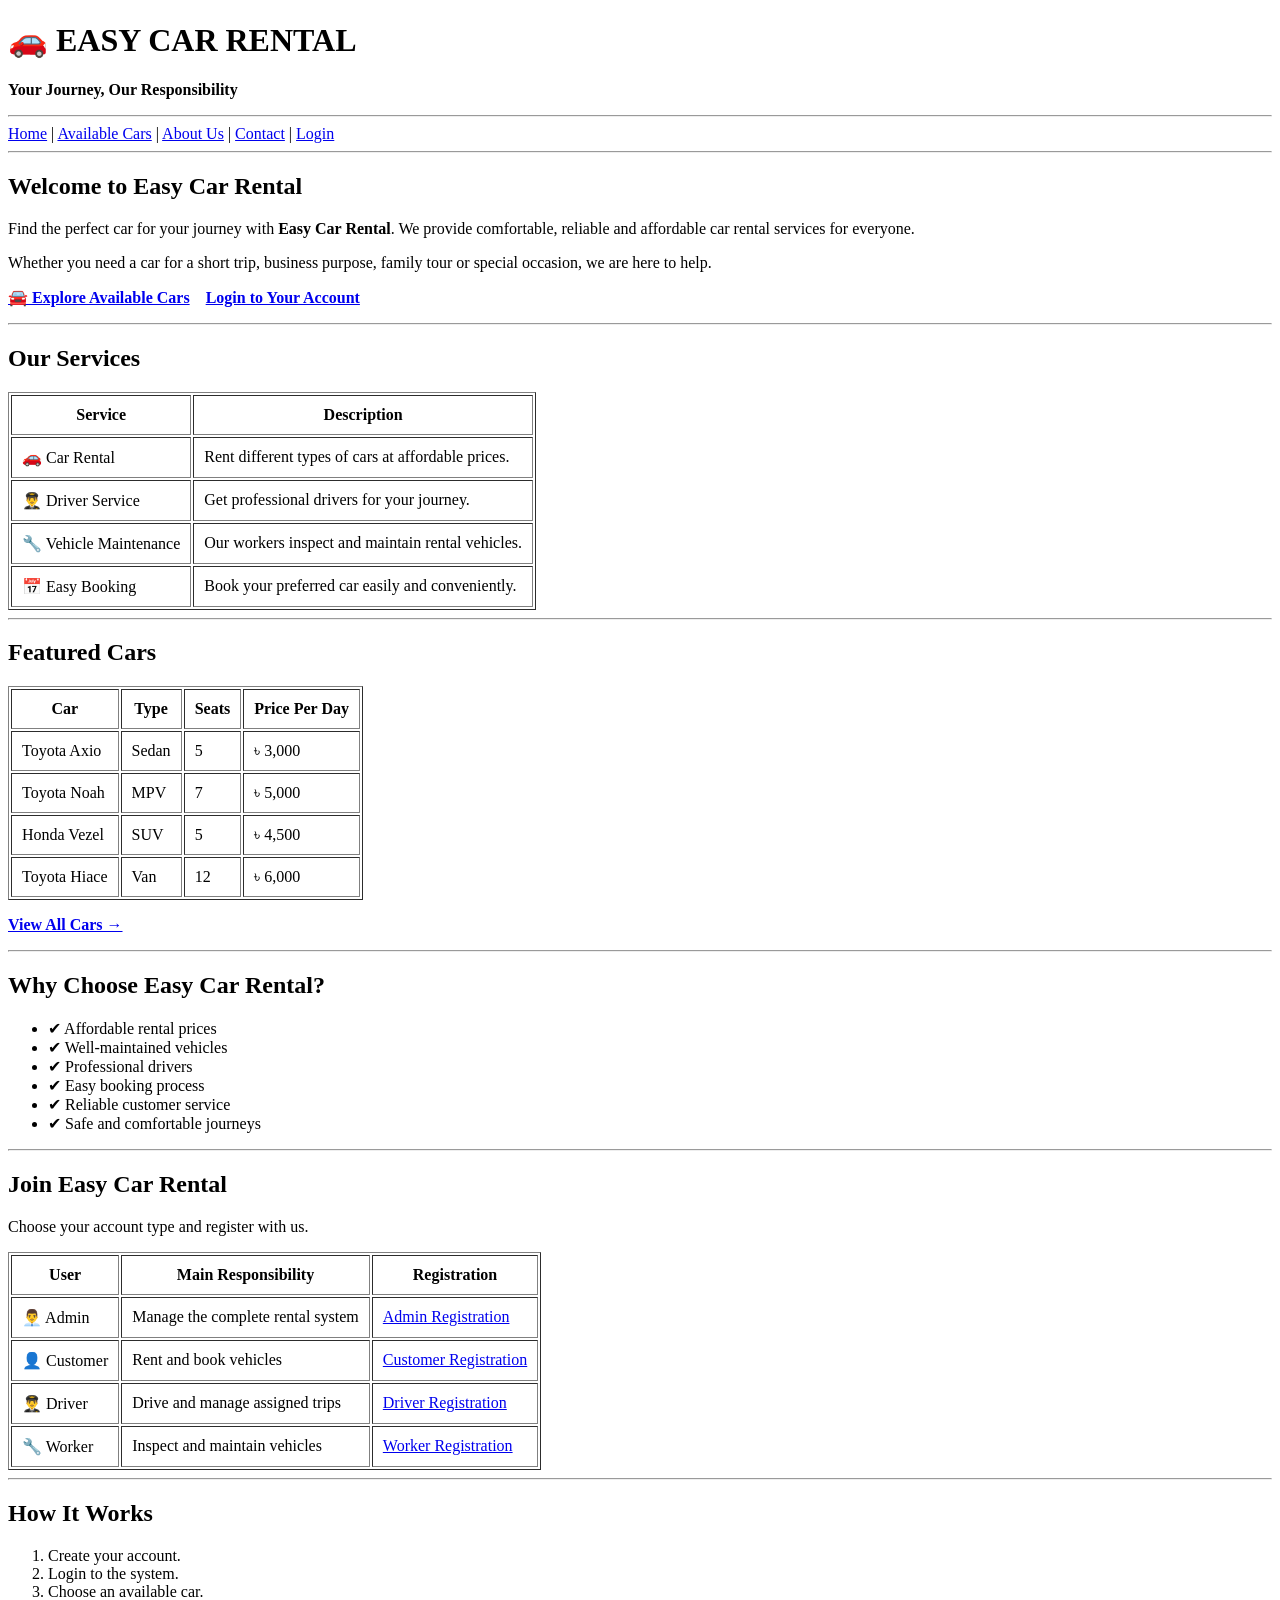
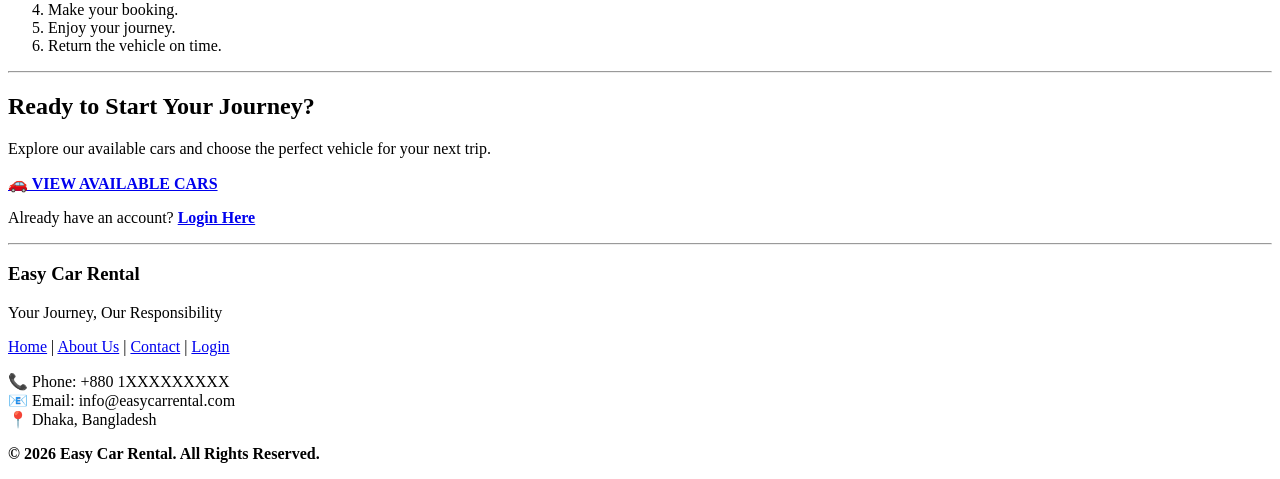
==== index.html @ 6cd71e89 "Fix HTML encoding issues in index.html" ====
<!DOCTYPE html>
<html>
    <head>
    <title>Easy Car Rental - Home</title>
</head>
<body>
<header>
    <h1> 🚗 EASY CAR RENTAL</h1>
    <p><b>Your Journey, Our Responsibility</b></p>

    <hr>

    <nav>
        <a href="index.html">Home</a> |
        <a href="cars.html">Available Cars</a> |
        <a href="about.html">About Us</a> |
        <a href="contact.html">Contact</a> |
        <a href="login.html">Login</a>
    </nav>

    <hr>
</header>



<main>

    <section>
        <h2>Welcome to Easy Car Rental</h2>

        <p>
            Find the perfect car for your journey with
            <b>Easy Car Rental</b>.
            We provide comfortable, reliable and affordable
            car rental services for everyone.
        </p>

        <p>
            Whether you need a car for a short trip,
            business purpose, family tour or special occasion,
            we are here to help.
        </p>

        <p>
            <a href="cars.html"><b>🚘 Explore Available Cars</b></a>
            &nbsp;&nbsp;
            <a href="login.html"><b>Login to Your Account</b></a>
        </p>
    </section>

    <hr>


   
    <section>
        <h2>Our Services</h2>

        <table border="1" cellpadding="10">
            <tr>
                <th>Service</th>
                <th>Description</th>
            </tr>

            <tr>
                <td>🚗 Car Rental</td>
                <td>Rent different types of cars at affordable prices.</td>
            </tr>

            <tr>
                <td>👨‍✈️ Driver Service</td>
                <td>Get professional drivers for your journey.</td>
            </tr>

            <tr>
                <td>🔧 Vehicle Maintenance</td>
                <td>Our workers inspect and maintain rental vehicles.</td>
            </tr>

            <tr>
                <td>📅 Easy Booking</td>
                <td>Book your preferred car easily and conveniently.</td>
            </tr>
        </table>
    </section>

    <hr>


    
    <section>
        <h2>Featured Cars</h2>

        <table border="1" cellpadding="10">

            <tr>
                <th>Car</th>
                <th>Type</th>
                <th>Seats</th>
                <th>Price Per Day</th>
            </tr>

            <tr>
                <td>Toyota Axio</td>
                <td>Sedan</td>
                <td>5</td>
                <td>৳ 3,000</td>
            </tr>

            <tr>
                <td>Toyota Noah</td>
                <td>MPV</td>
                <td>7</td>
                <td>৳ 5,000</td>
            </tr>

            <tr>
                <td>Honda Vezel</td>
                <td>SUV</td>
                <td>5</td>
                <td>৳ 4,500</td>
            </tr>

            <tr>
                <td>Toyota Hiace</td>
                <td>Van</td>
                <td>12</td>
                <td>৳ 6,000</td>
            </tr>

        </table>

        <p>
            <a href="cars.html"><b>View All Cars →</b></a>
        </p>
    </section>

    <hr>


    
    <section>
        <h2>Why Choose Easy Car Rental?</h2>

        <ul>
            <li>✔ Affordable rental prices</li>
            <li>✔ Well-maintained vehicles</li>
            <li>✔ Professional drivers</li>
            <li>✔ Easy booking process</li>
            <li>✔ Reliable customer service</li>
            <li>✔ Safe and comfortable journeys</li>
        </ul>
    </section>

    <hr>


    
    <section>
        <h2>Join Easy Car Rental</h2>

        <p>
            Choose your account type and register with us.
        </p>

        <table border="1" cellpadding="10">

            <tr>
                <th>User</th>
                <th>Main Responsibility</th>
                <th>Registration</th>
            </tr>

            <tr>
                <td>👨‍💼 Admin</td>
                <td>Manage the complete rental system</td>
                <td>
                    <a href="admin-register.html">Admin Registration</a>
                </td>
            </tr>

            <tr>
                <td>👤 Customer</td>
                <td>Rent and book vehicles</td>
                <td>
                    <a href="customer-register.html">Customer Registration</a>
                </td>
            </tr>

            <tr>
                <td>👨‍✈️ Driver</td>
                <td>Drive and manage assigned trips</td>
                <td>
                    <a href="driver-register.html">Driver Registration</a>
                </td>
            </tr>

            <tr>
                <td>🔧 Worker</td>
                <td>Inspect and maintain vehicles</td>
                <td>
                    <a href="worker-register.html">Worker Registration</a>
                </td>
            </tr>

        </table>
    </section>

    <hr>


  
    <section>
        <h2>How It Works</h2>

        <ol>
            <li>Create your account.</li>
            <li>Login to the system.</li>
            <li>Choose an available car.</li>
            <li>Make your booking.</li>
            <li>Enjoy your journey.</li>
            <li>Return the vehicle on time.</li>
        </ol>
    </section>

    <hr>


   
    <section>
        <h2>Ready to Start Your Journey?</h2>

        <p>
            Explore our available cars and choose the perfect
            vehicle for your next trip.
        </p>

        <p>
            <a href="cars.html">
                <b>🚗 VIEW AVAILABLE CARS</b>
            </a>
        </p>

        <p>
            Already have an account?
            <a href="login.html"><b>Login Here</b></a>
        </p>
    </section>

</main>



<hr>

<footer>

    <h3>Easy Car Rental</h3>

    <p>
        Your Journey, Our Responsibility
    </p>

    <p>
        <a href="index.html">Home</a> |
        <a href="about.html">About Us</a> |
        <a href="contact.html">Contact</a> |
        <a href="login.html">Login</a>
    </p>

    <p>
        📞 Phone: +880 1XXXXXXXXX
        <br>
        📧 Email: info@easycarrental.com
        <br>
        📍 Dhaka, Bangladesh
    </p>

    <p>
        <b>© 2026 Easy Car Rental. All Rights Reserved.</b>
    </p>

</footer>

</body>
</html>
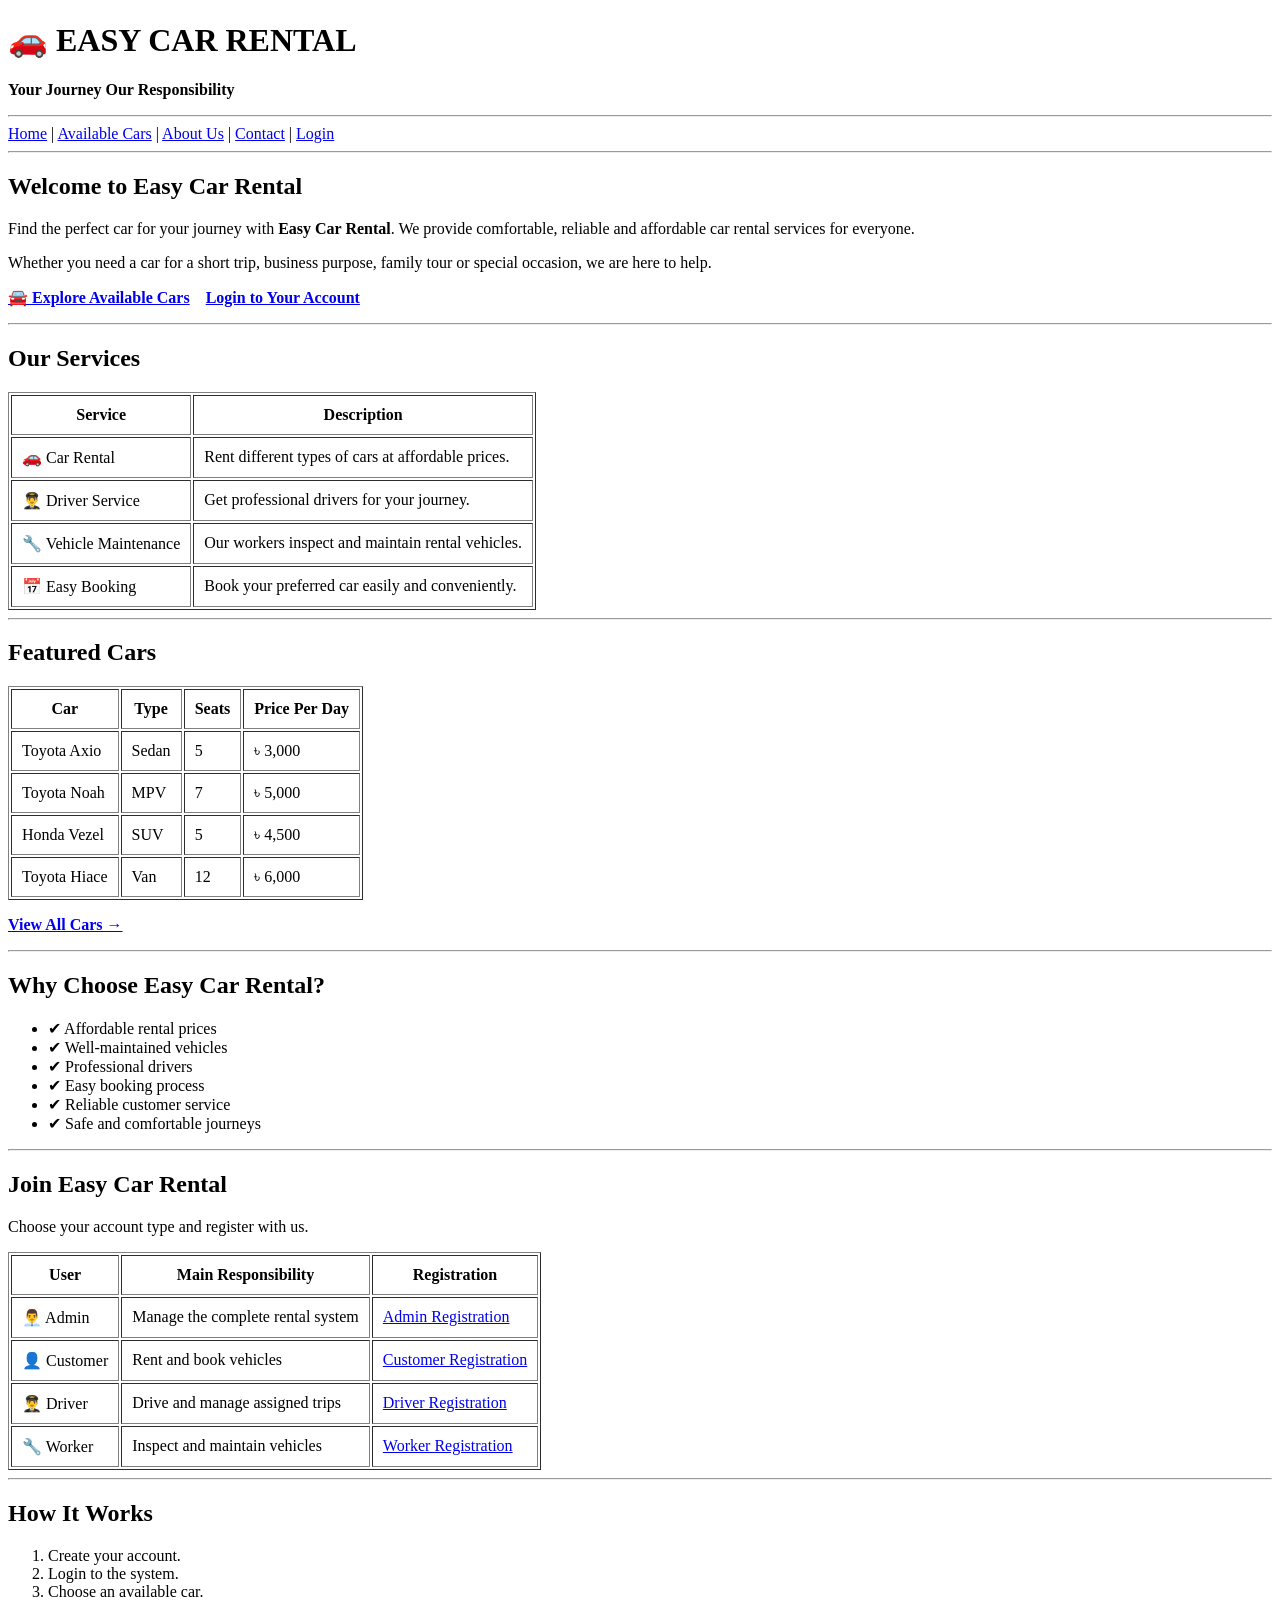
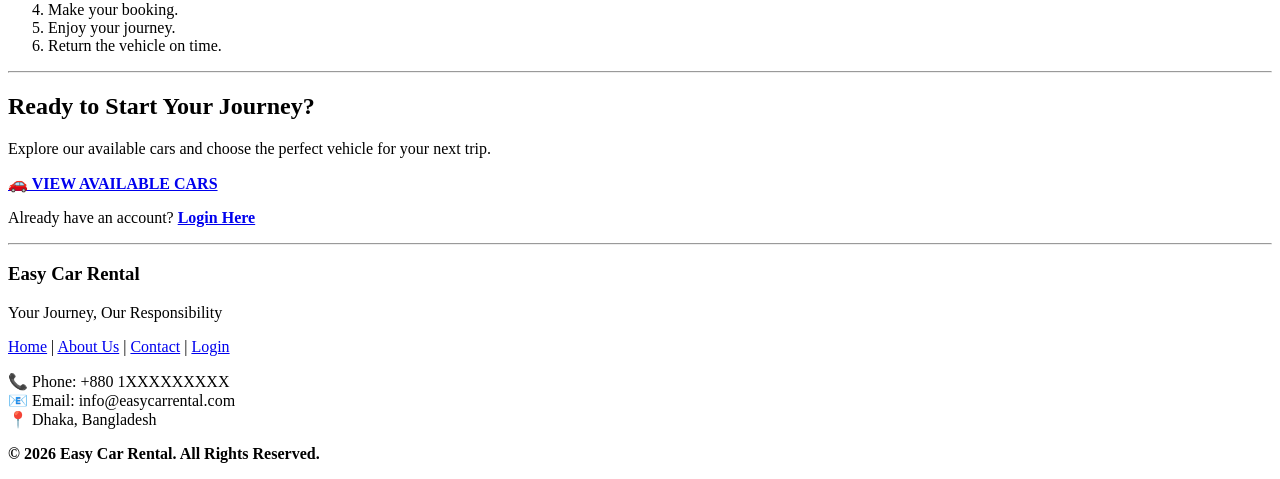
==== commit 646a2d1b: "Fix HTML formatting and structure" ====
--- a/index.html
+++ b/index.html
@@ -6,7 +6,7 @@
 <body>
 <header>
     <h1> 🚗 EASY CAR RENTAL</h1>
-    <p><b>Your Journey, Our Responsibility</b></p>
+    <p><b>Your Journey Our Responsibility</b></p>
 
     <hr>
 
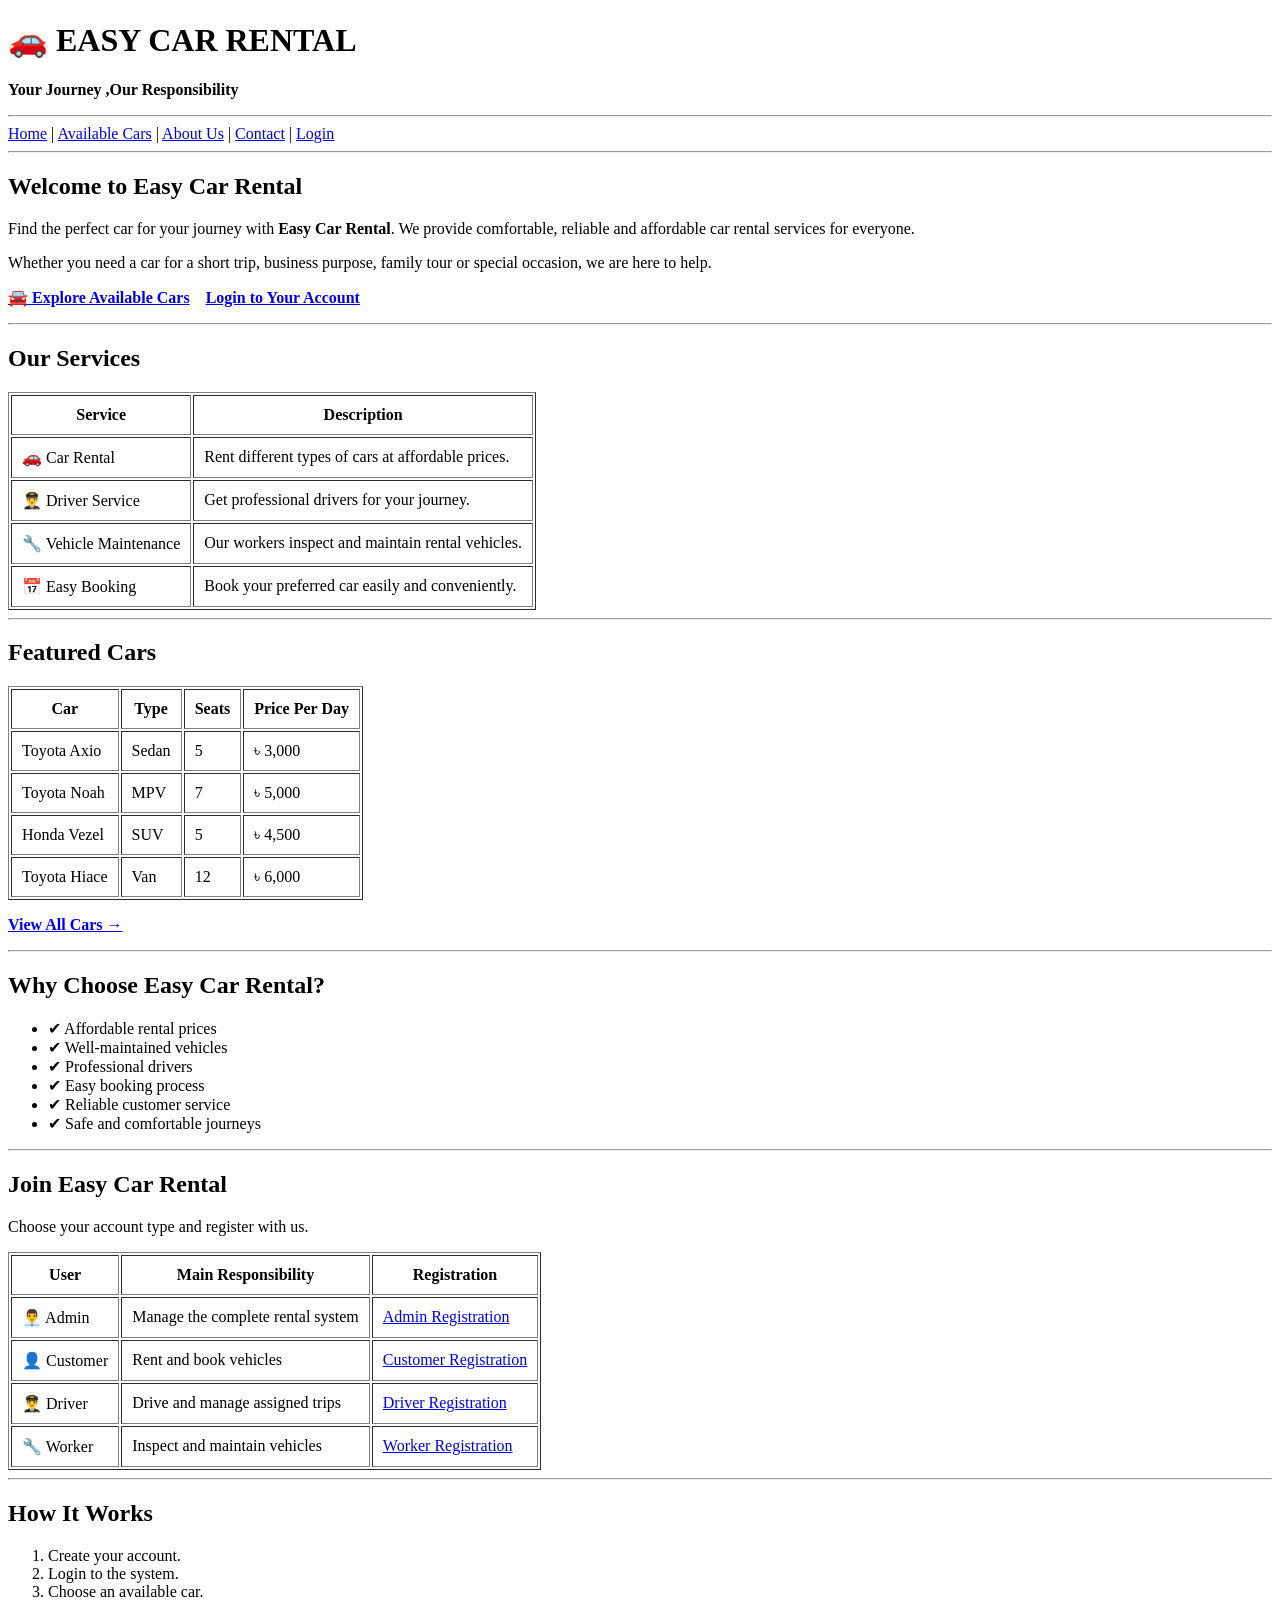
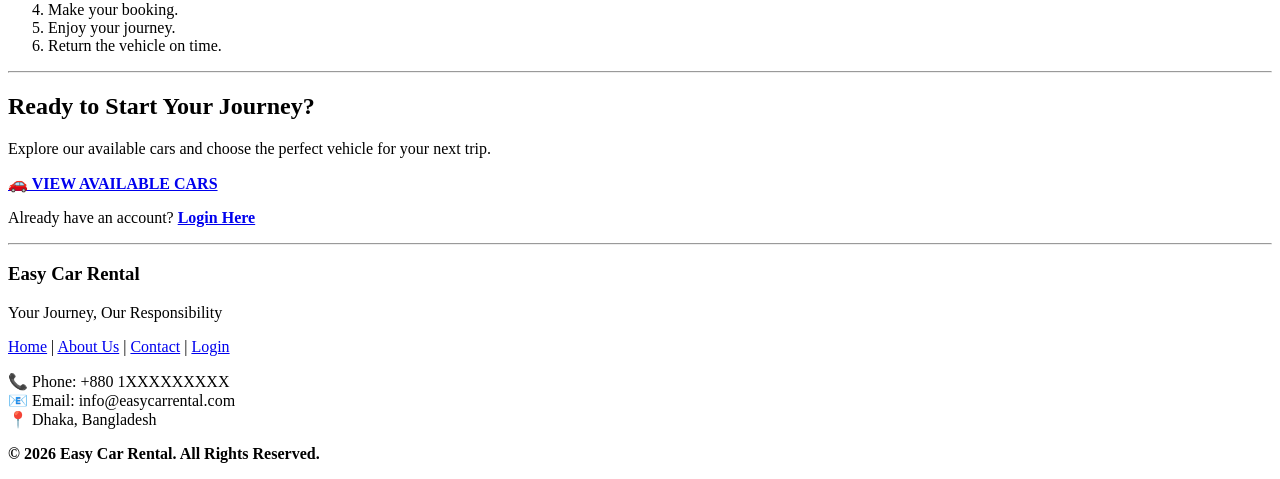
==== commit 96b22921: "Fix HTML formatting and improve content clarity" ====
--- a/index.html
+++ b/index.html
@@ -6,7 +6,7 @@
 <body>
 <header>
     <h1> 🚗 EASY CAR RENTAL</h1>
-    <p><b>Your Journey Our Responsibility</b></p>
+    <p><b>Your Journey ,Our Responsibility</b></p>
 
     <hr>
 
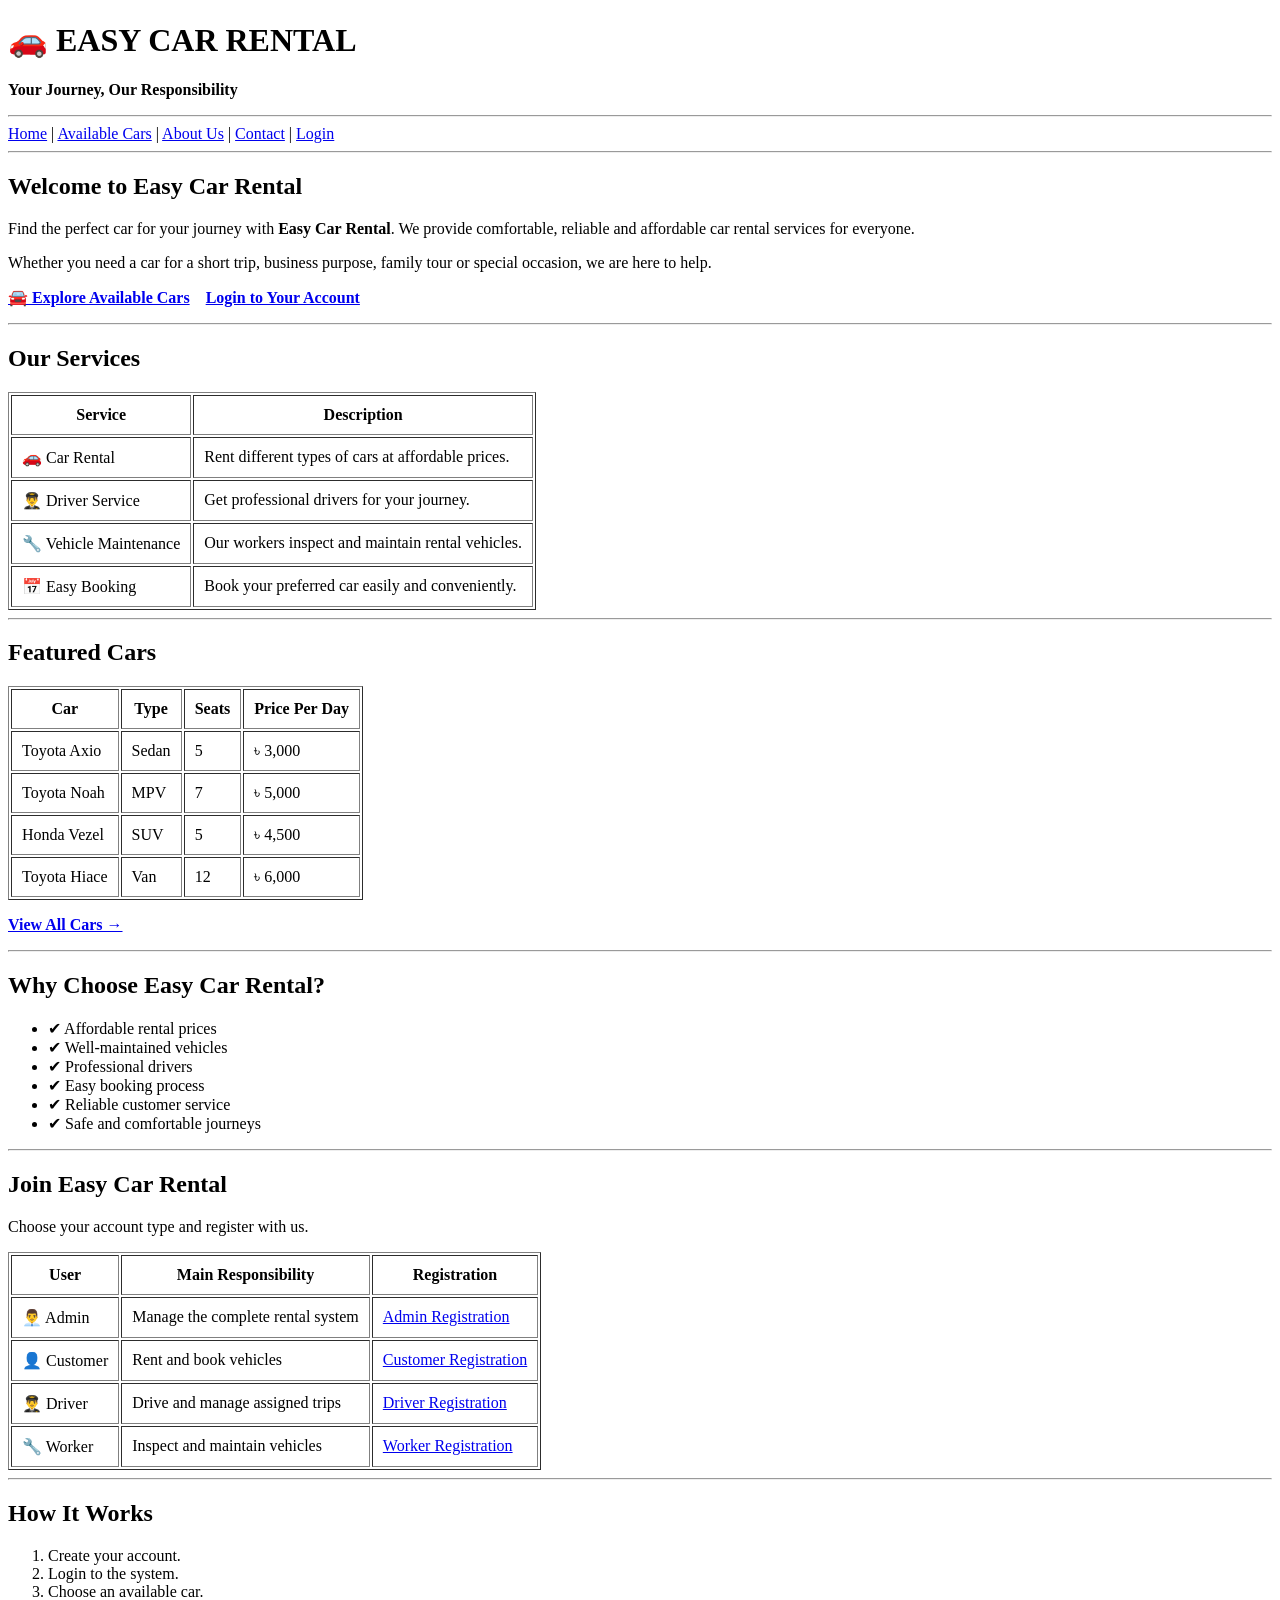
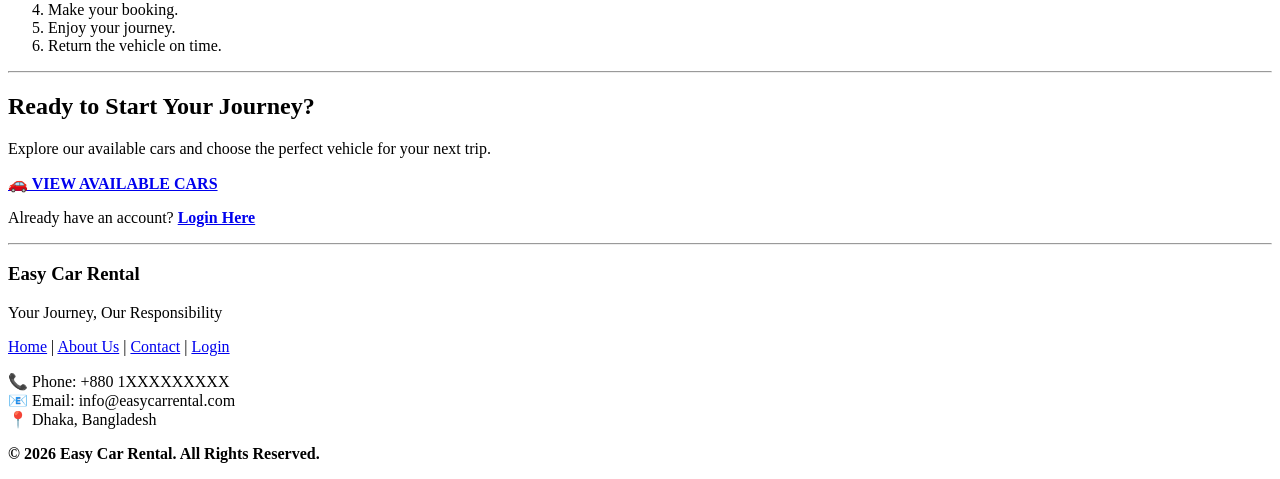
==== commit 434add81: "Fix HTML formatting and structure" ====
--- a/index.html
+++ b/index.html
@@ -5,8 +5,8 @@
 </head>
 <body>
 <header>
-    <h1> 🚗 EASY CAR RENTAL</h1>
-    <p><b>Your Journey ,Our Responsibility</b></p>
+    <h1>🚗  EASY CAR RENTAL</h1>
+    <p><b>Your Journey, Our Responsibility</b></p>
 
     <hr>
 
@@ -174,7 +174,7 @@
                 <td>👨‍💼 Admin</td>
                 <td>Manage the complete rental system</td>
                 <td>
-                    <a href="admin-register.html">Admin Registration</a>
+                    <a href="../Admin section/view/admin-register.html">Admin Registration</a>
                 </td>
             </tr>
 
@@ -182,7 +182,7 @@
                 <td>👤 Customer</td>
                 <td>Rent and book vehicles</td>
                 <td>
-                    <a href="customer-register.html">Customer Registration</a>
+                    <a href="../Customer section/view/customer-register.html">Customer Registration</a>
                 </td>
             </tr>
 
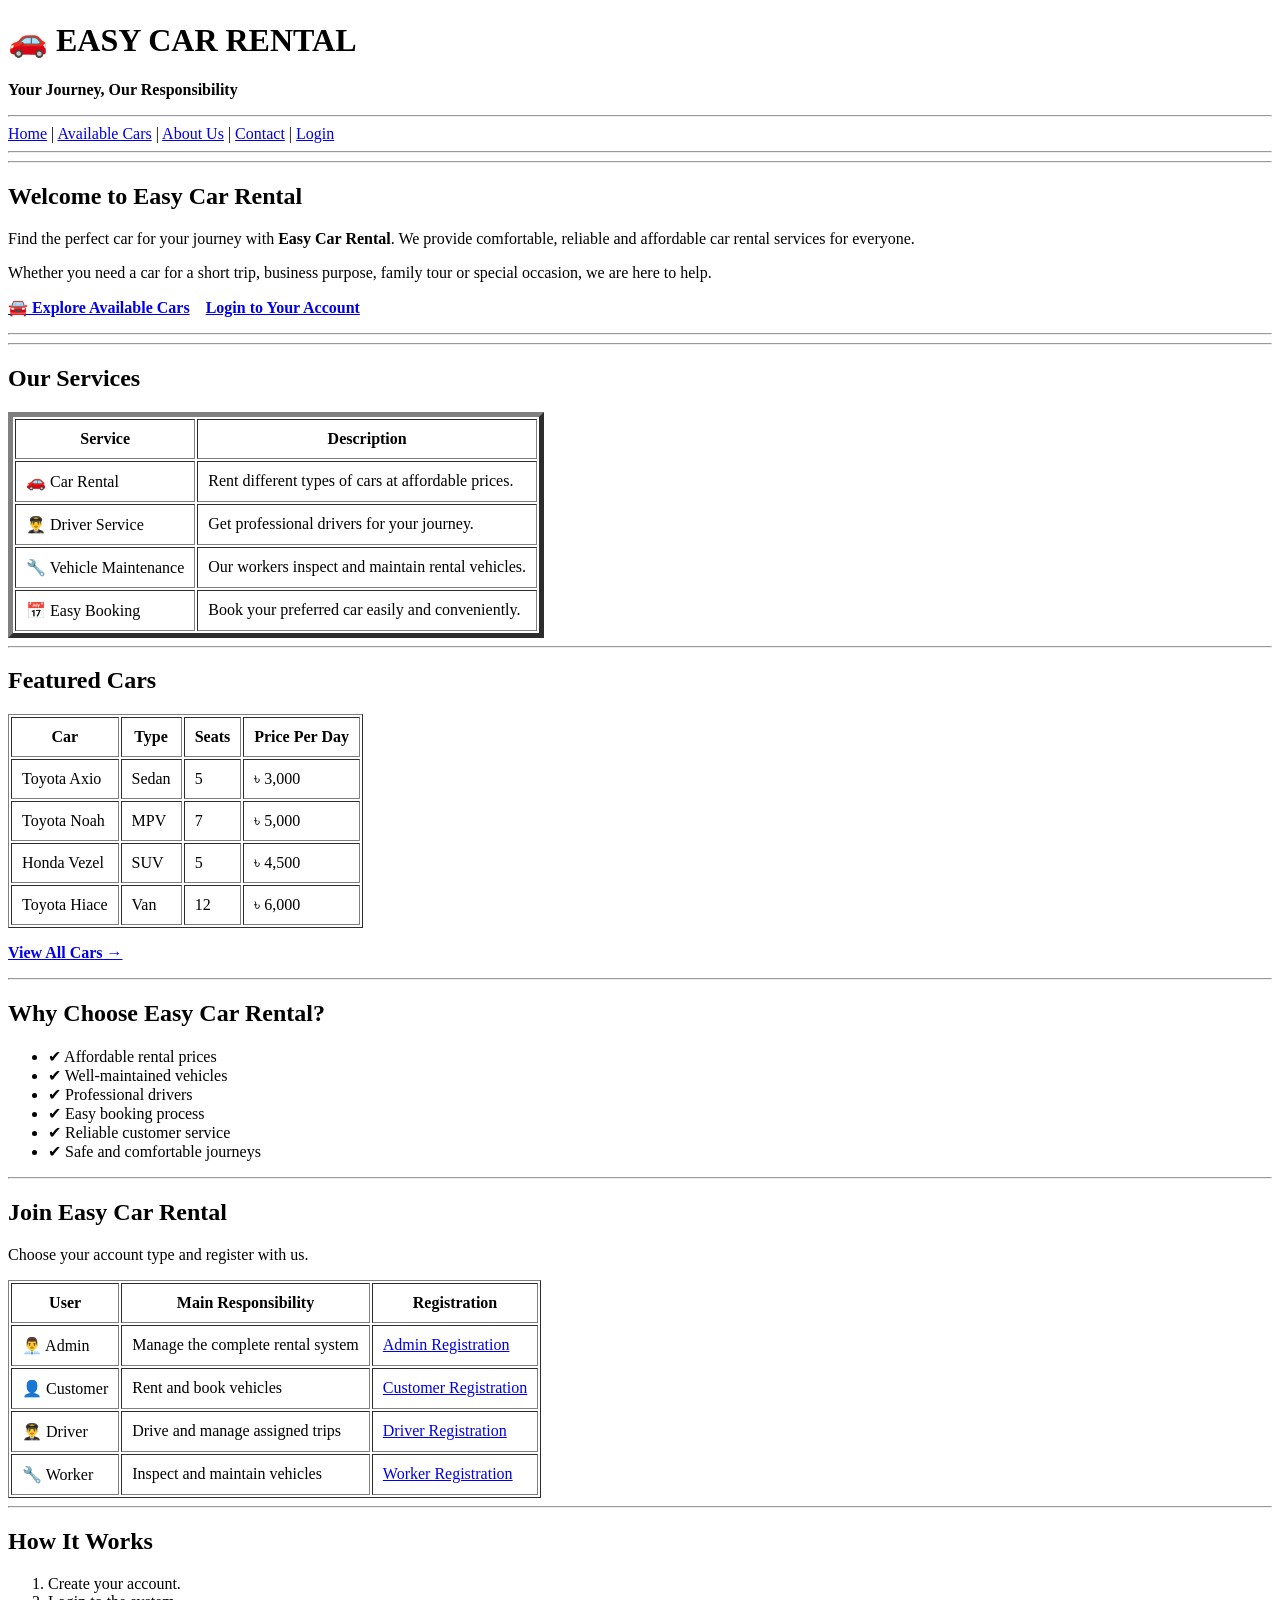
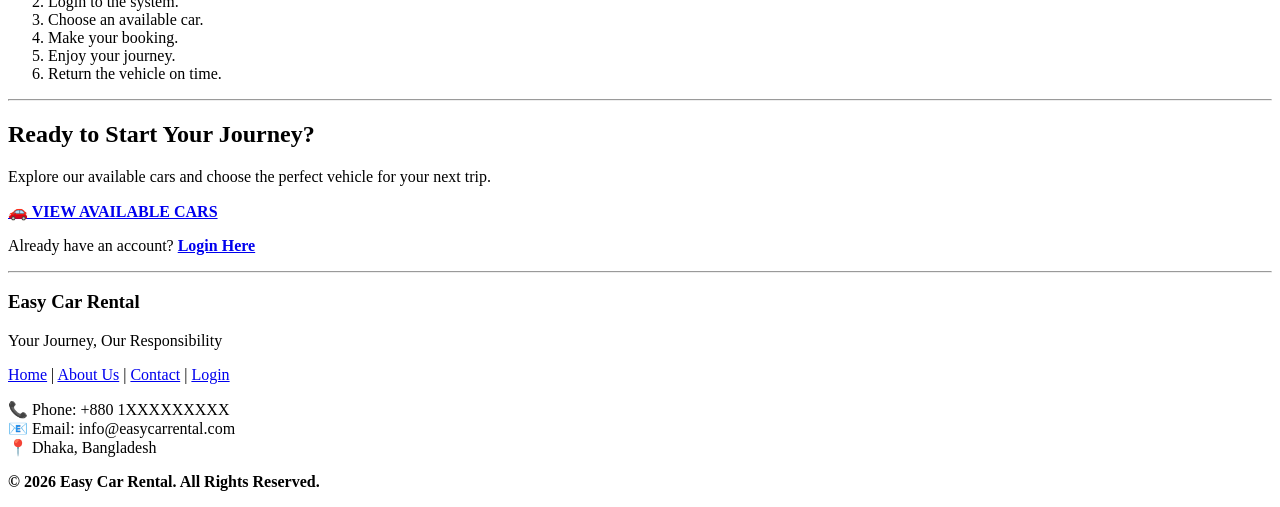
==== commit 00512b00: "Fix HTML structure and formatting issues" ====
--- a/index.html
+++ b/index.html
@@ -10,13 +10,13 @@
 
     <hr>
 
-    <nav>
+    
         <a href="index.html">Home</a> |
         <a href="cars.html">Available Cars</a> |
         <a href="about.html">About Us</a> |
         <a href="contact.html">Contact</a> |
         <a href="login.html">Login</a>
-    </nav>
+    
 
     <hr>
 </header>
@@ -25,7 +25,7 @@
 
 <main>
 
-    <section>
+    <hr>
         <h2>Welcome to Easy Car Rental</h2>
 
         <p>
@@ -46,16 +46,16 @@
             &nbsp;&nbsp;
             <a href="login.html"><b>Login to Your Account</b></a>
         </p>
-    </section>
+    </hr>
 
     <hr>
 
 
    
-    <section>
+    <hr>
         <h2>Our Services</h2>
 
-        <table border="1" cellpadding="10">
+        <table border="5" cellpadding="10">
             <tr>
                 <th>Service</th>
                 <th>Description</th>
@@ -81,13 +81,13 @@
                 <td>Book your preferred car easily and conveniently.</td>
             </tr>
         </table>
-    </section>
-
-    <hr>
-
-
-    
-    <section>
+    </hr>
+
+    <hr>
+
+
+    
+    
         <h2>Featured Cars</h2>
 
         <table border="1" cellpadding="10">
@@ -132,13 +132,13 @@
         <p>
             <a href="cars.html"><b>View All Cars →</b></a>
         </p>
-    </section>
-
-    <hr>
-
-
-    
-    <section>
+    
+
+    <hr>
+
+
+    
+    
         <h2>Why Choose Easy Car Rental?</h2>
 
         <ul>
@@ -149,13 +149,13 @@
             <li>✔ Reliable customer service</li>
             <li>✔ Safe and comfortable journeys</li>
         </ul>
-    </section>
-
-    <hr>
-
-
-    
-    <section>
+    
+
+    <hr>
+
+
+    
+    
         <h2>Join Easy Car Rental</h2>
 
         <p>
@@ -174,7 +174,7 @@
                 <td>👨‍💼 Admin</td>
                 <td>Manage the complete rental system</td>
                 <td>
-                    <a href="../Admin section/view/admin-register.html">Admin Registration</a>
+                    <a href="admin-register.html">Admin Registration</a>
                 </td>
             </tr>
 
@@ -182,7 +182,7 @@
                 <td>👤 Customer</td>
                 <td>Rent and book vehicles</td>
                 <td>
-                    <a href="../Customer section/view/customer-register.html">Customer Registration</a>
+                    <a href="customer-register.html">Customer Registration</a>
                 </td>
             </tr>
 
@@ -203,13 +203,13 @@
             </tr>
 
         </table>
-    </section>
+    
 
     <hr>
 
 
   
-    <section>
+    
         <h2>How It Works</h2>
 
         <ol>
@@ -220,13 +220,13 @@
             <li>Enjoy your journey.</li>
             <li>Return the vehicle on time.</li>
         </ol>
-    </section>
+    
 
     <hr>
 
 
    
-    <section>
+    
         <h2>Ready to Start Your Journey?</h2>
 
         <p>
@@ -244,7 +244,7 @@
             Already have an account?
             <a href="login.html"><b>Login Here</b></a>
         </p>
-    </section>
+
 
 </main>
 
@@ -252,7 +252,7 @@
 
 <hr>
 
-<footer>
+
 
     <h3>Easy Car Rental</h3>
 
@@ -279,7 +279,7 @@
         <b>© 2026 Easy Car Rental. All Rights Reserved.</b>
     </p>
 
-</footer>
+
 
 </body>
 </html>
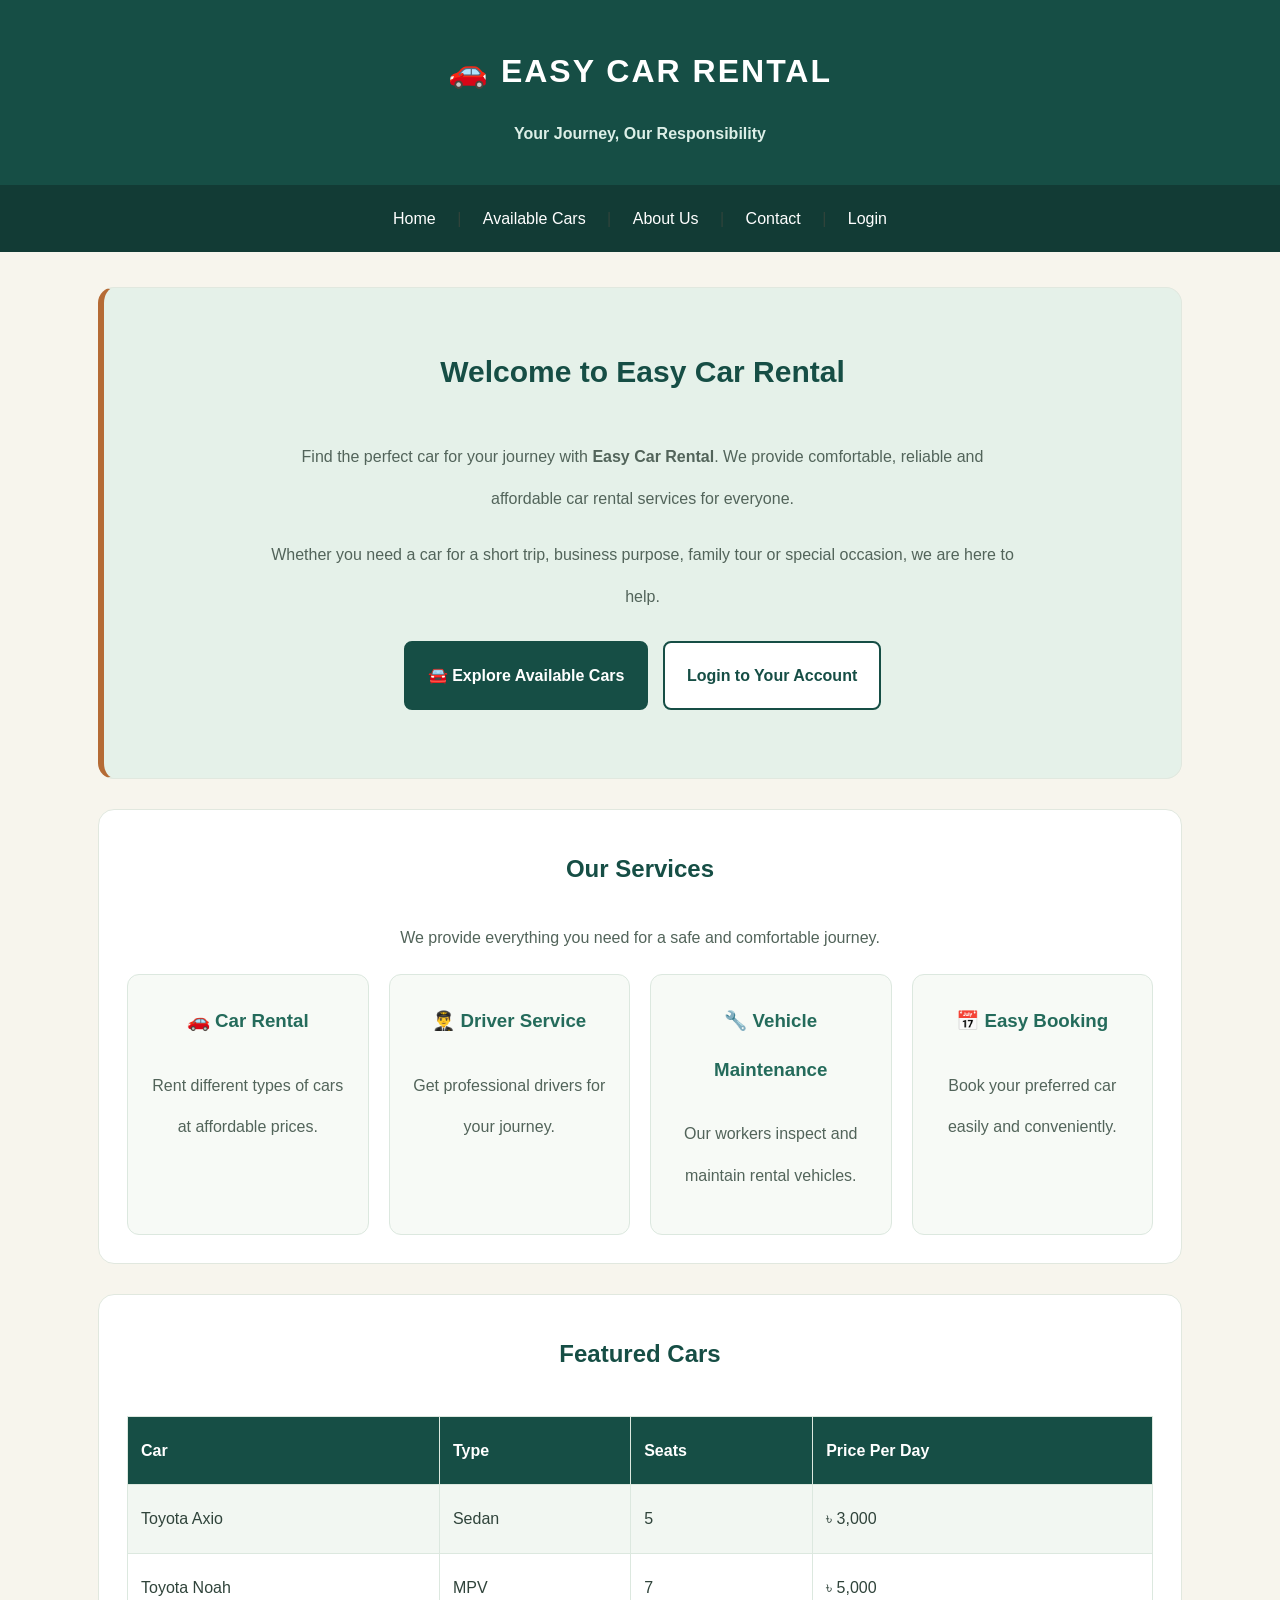
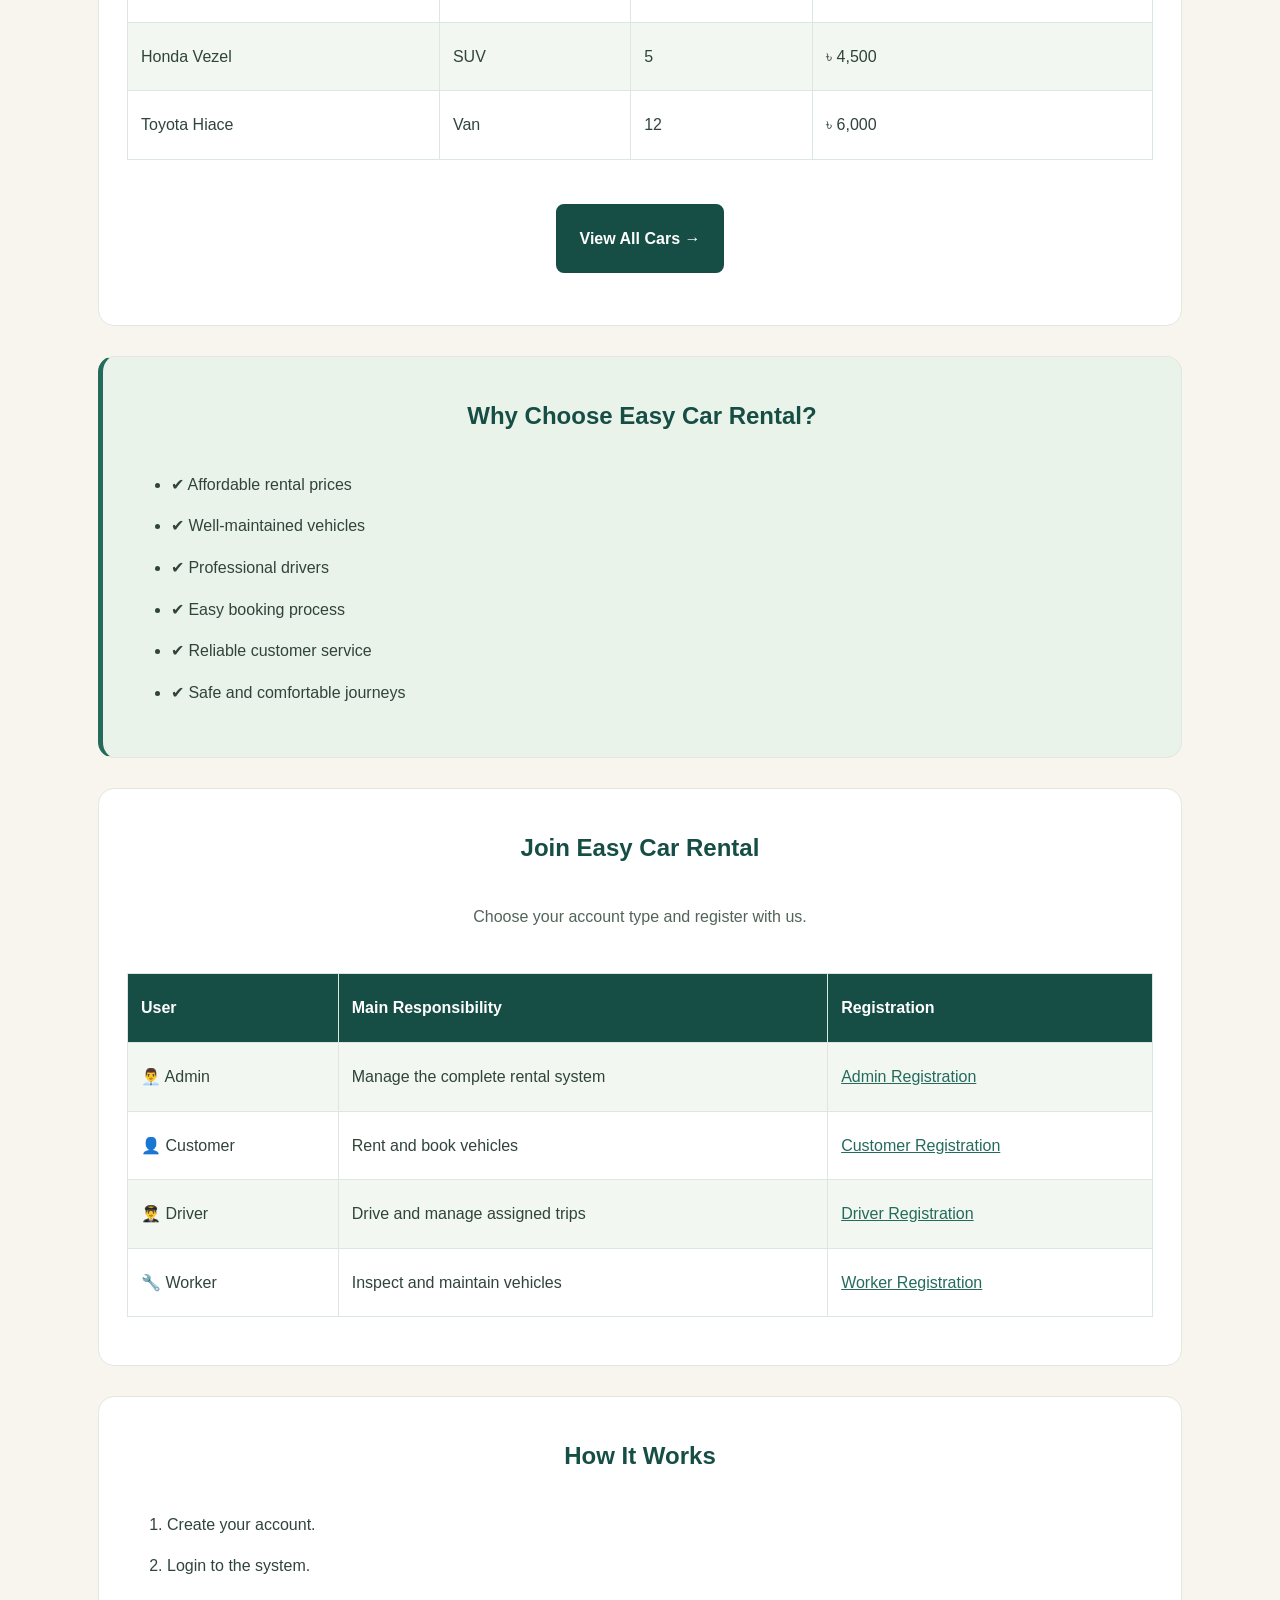
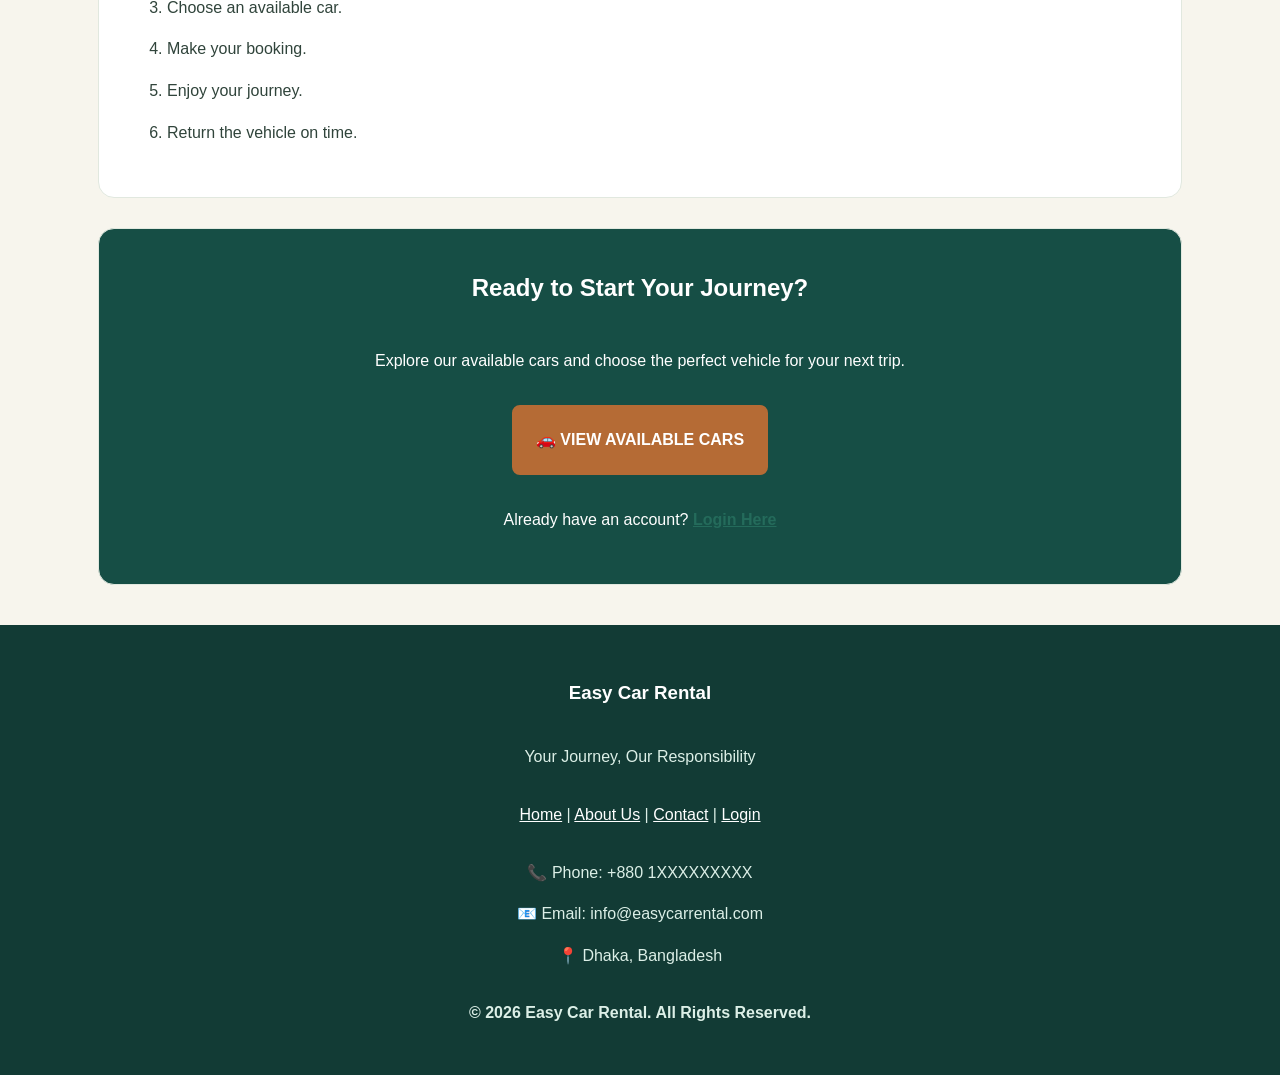
==== commit c1296b18: "Refactor index.html with new layout and styles Replaced old HTML structure with a new layout, includ" ====
--- a/index.html
+++ b/index.html
@@ -1,145 +1,139 @@
+
 <!DOCTYPE html>
-<html>
-    <head>
+<html lang="en">
+<head>
+    <meta charset="UTF-8">
+    <meta name="viewport" content="width=device-width, initial-scale=1.0">
     <title>Easy Car Rental - Home</title>
+    <link rel="stylesheet" href="style-home.css">
 </head>
+
 <body>
+
 <header>
-    <h1>🚗  EASY CAR RENTAL</h1>
+    <h1>🚗 EASY CAR RENTAL</h1>
     <p><b>Your Journey, Our Responsibility</b></p>
-
-    <hr>
+</header>
+
+<nav>
+    <a href="index.html">Home</a> |
+    <a href="cars.html">Available Cars</a> |
+    <a href="about.html">About Us</a> |
+    <a href="contact.html">Contact</a> |
+    <a href="login.html">Login</a>
+</nav>
+
+<main>
+
+    <section class="hero">
+        <h2>Welcome to Easy Car Rental</h2>
+
+        <p>
+            Find the perfect car for your journey with
+            <b>Easy Car Rental</b>. We provide comfortable,
+            reliable and affordable car rental services for everyone.
+        </p>
+
+        <p>
+            Whether you need a car for a short trip, business purpose,
+            family tour or special occasion, we are here to help.
+        </p>
+
+        <p>
+            <a class="button" href="cars.html">
+                🚘 Explore Available Cars
+            </a>
+
+            <a class="secondary-button" href="login.html">
+                Login to Your Account
+            </a>
+        </p>
+    </section>
+
+   
+    <section>
+        <h2 class="section-title">Our Services</h2>
+
+        <p class="section-description">
+            We provide everything you need for a safe and comfortable journey.
+        </p>
+
+        <div class="service-container">
+
+            <div class="service-card">
+                <h3>🚗 Car Rental</h3>
+                <p>Rent different types of cars at affordable prices.</p>
+            </div>
+
+            <div class="service-card">
+                <h3>👨‍✈️ Driver Service</h3>
+                <p>Get professional drivers for your journey.</p>
+            </div>
+
+            <div class="service-card">
+                <h3>🔧 Vehicle Maintenance</h3>
+                <p>Our workers inspect and maintain rental vehicles.</p>
+            </div>
+
+            <div class="service-card">
+                <h3>📅 Easy Booking</h3>
+                <p>Book your preferred car easily and conveniently.</p>
+            </div>
+
+        </div>
+    </section>
+
+   
+    <section>
+        <h2 class="section-title">Featured Cars</h2>
+
+        <div class="table-container">
+            <table>
+                <tr>
+                    <th>Car</th>
+                    <th>Type</th>
+                    <th>Seats</th>
+                    <th>Price Per Day</th>
+                </tr>
+
+                <tr>
+                    <td>Toyota Axio</td>
+                    <td>Sedan</td>
+                    <td>5</td>
+                    <td>৳ 3,000</td>
+                </tr>
+
+                <tr>
+                    <td>Toyota Noah</td>
+                    <td>MPV</td>
+                    <td>7</td>
+                    <td>৳ 5,000</td>
+                </tr>
+
+                <tr>
+                    <td>Honda Vezel</td>
+                    <td>SUV</td>
+                    <td>5</td>
+                    <td>৳ 4,500</td>
+                </tr>
+
+                <tr>
+                    <td>Toyota Hiace</td>
+                    <td>Van</td>
+                    <td>12</td>
+                    <td>৳ 6,000</td>
+                </tr>
+            </table>
+        </div>
+
+        <p class="center">
+            <a class="button" href="cars.html">View All Cars →</a>
+        </p>
+    </section>
 
     
-        <a href="index.html">Home</a> |
-        <a href="cars.html">Available Cars</a> |
-        <a href="about.html">About Us</a> |
-        <a href="contact.html">Contact</a> |
-        <a href="login.html">Login</a>
-    
-
-    <hr>
-</header>
-
-
-
-<main>
-
-    <hr>
-        <h2>Welcome to Easy Car Rental</h2>
-
-        <p>
-            Find the perfect car for your journey with
-            <b>Easy Car Rental</b>.
-            We provide comfortable, reliable and affordable
-            car rental services for everyone.
-        </p>
-
-        <p>
-            Whether you need a car for a short trip,
-            business purpose, family tour or special occasion,
-            we are here to help.
-        </p>
-
-        <p>
-            <a href="cars.html"><b>🚘 Explore Available Cars</b></a>
-            &nbsp;&nbsp;
-            <a href="login.html"><b>Login to Your Account</b></a>
-        </p>
-    </hr>
-
-    <hr>
-
-
-   
-    <hr>
-        <h2>Our Services</h2>
-
-        <table border="5" cellpadding="10">
-            <tr>
-                <th>Service</th>
-                <th>Description</th>
-            </tr>
-
-            <tr>
-                <td>🚗 Car Rental</td>
-                <td>Rent different types of cars at affordable prices.</td>
-            </tr>
-
-            <tr>
-                <td>👨‍✈️ Driver Service</td>
-                <td>Get professional drivers for your journey.</td>
-            </tr>
-
-            <tr>
-                <td>🔧 Vehicle Maintenance</td>
-                <td>Our workers inspect and maintain rental vehicles.</td>
-            </tr>
-
-            <tr>
-                <td>📅 Easy Booking</td>
-                <td>Book your preferred car easily and conveniently.</td>
-            </tr>
-        </table>
-    </hr>
-
-    <hr>
-
-
-    
-    
-        <h2>Featured Cars</h2>
-
-        <table border="1" cellpadding="10">
-
-            <tr>
-                <th>Car</th>
-                <th>Type</th>
-                <th>Seats</th>
-                <th>Price Per Day</th>
-            </tr>
-
-            <tr>
-                <td>Toyota Axio</td>
-                <td>Sedan</td>
-                <td>5</td>
-                <td>৳ 3,000</td>
-            </tr>
-
-            <tr>
-                <td>Toyota Noah</td>
-                <td>MPV</td>
-                <td>7</td>
-                <td>৳ 5,000</td>
-            </tr>
-
-            <tr>
-                <td>Honda Vezel</td>
-                <td>SUV</td>
-                <td>5</td>
-                <td>৳ 4,500</td>
-            </tr>
-
-            <tr>
-                <td>Toyota Hiace</td>
-                <td>Van</td>
-                <td>12</td>
-                <td>৳ 6,000</td>
-            </tr>
-
-        </table>
-
-        <p>
-            <a href="cars.html"><b>View All Cars →</b></a>
-        </p>
-    
-
-    <hr>
-
-
-    
-    
-        <h2>Why Choose Easy Car Rental?</h2>
+    <section class="why-us">
+        <h2 class="section-title">Why Choose Easy Car Rental?</h2>
 
         <ul>
             <li>✔ Affordable rental prices</li>
@@ -149,68 +143,54 @@
             <li>✔ Reliable customer service</li>
             <li>✔ Safe and comfortable journeys</li>
         </ul>
+    </section>
+
+   
+    <section>
+        <h2 class="section-title">Join Easy Car Rental</h2>
+
+        <p class="section-description">
+            Choose your account type and register with us.
+        </p>
+
+        <div class="table-container">
+            <table>
+                <tr>
+                    <th>User</th>
+                    <th>Main Responsibility</th>
+                    <th>Registration</th>
+                </tr>
+
+                <tr>
+                    <td>👨‍💼 Admin</td>
+                    <td>Manage the complete rental system</td>
+                    <td><a href="admin-register.html">Admin Registration</a></td>
+                </tr>
+
+                <tr>
+                    <td>👤 Customer</td>
+                    <td>Rent and book vehicles</td>
+                    <td><a href="customer-register.html">Customer Registration</a></td>
+                </tr>
+
+                <tr>
+                    <td>👨‍✈️ Driver</td>
+                    <td>Drive and manage assigned trips</td>
+                    <td><a href="driver-register.html">Driver Registration</a></td>
+                </tr>
+
+                <tr>
+                    <td>🔧 Worker</td>
+                    <td>Inspect and maintain vehicles</td>
+                    <td><a href="worker-register.html">Worker Registration</a></td>
+                </tr>
+            </table>
+        </div>
+    </section>
+
     
-
-    <hr>
-
-
-    
-    
-        <h2>Join Easy Car Rental</h2>
-
-        <p>
-            Choose your account type and register with us.
-        </p>
-
-        <table border="1" cellpadding="10">
-
-            <tr>
-                <th>User</th>
-                <th>Main Responsibility</th>
-                <th>Registration</th>
-            </tr>
-
-            <tr>
-                <td>👨‍💼 Admin</td>
-                <td>Manage the complete rental system</td>
-                <td>
-                    <a href="admin-register.html">Admin Registration</a>
-                </td>
-            </tr>
-
-            <tr>
-                <td>👤 Customer</td>
-                <td>Rent and book vehicles</td>
-                <td>
-                    <a href="customer-register.html">Customer Registration</a>
-                </td>
-            </tr>
-
-            <tr>
-                <td>👨‍✈️ Driver</td>
-                <td>Drive and manage assigned trips</td>
-                <td>
-                    <a href="driver-register.html">Driver Registration</a>
-                </td>
-            </tr>
-
-            <tr>
-                <td>🔧 Worker</td>
-                <td>Inspect and maintain vehicles</td>
-                <td>
-                    <a href="worker-register.html">Worker Registration</a>
-                </td>
-            </tr>
-
-        </table>
-    
-
-    <hr>
-
-
-  
-    
-        <h2>How It Works</h2>
+    <section>
+        <h2 class="section-title">How It Works</h2>
 
         <ol>
             <li>Create your account.</li>
@@ -220,13 +200,10 @@
             <li>Enjoy your journey.</li>
             <li>Return the vehicle on time.</li>
         </ol>
-    
-
-    <hr>
-
-
-   
-    
+    </section>
+
+   
+    <section class="final-section">
         <h2>Ready to Start Your Journey?</h2>
 
         <p>
@@ -235,8 +212,8 @@
         </p>
 
         <p>
-            <a href="cars.html">
-                <b>🚗 VIEW AVAILABLE CARS</b>
+            <a class="button" href="cars.html">
+                🚗 VIEW AVAILABLE CARS
             </a>
         </p>
 
@@ -244,21 +221,15 @@
             Already have an account?
             <a href="login.html"><b>Login Here</b></a>
         </p>
-
+    </section>
 
 </main>
 
 
-
-<hr>
-
-
-
+<footer>
     <h3>Easy Car Rental</h3>
 
-    <p>
-        Your Journey, Our Responsibility
-    </p>
+    <p>Your Journey, Our Responsibility</p>
 
     <p>
         <a href="index.html">Home</a> |
@@ -268,18 +239,15 @@
     </p>
 
     <p>
-        📞 Phone: +880 1XXXXXXXXX
-        <br>
-        📧 Email: info@easycarrental.com
-        <br>
+        📞 Phone: +880 1XXXXXXXXX<br>
+        📧 Email: info@easycarrental.com<br>
         📍 Dhaka, Bangladesh
     </p>
 
     <p>
         <b>© 2026 Easy Car Rental. All Rights Reserved.</b>
     </p>
-
-
+</footer>
 
 </body>
 </html>
--- a/style-home.css
+++ b/style-home.css
@@ -0,0 +1,330 @@
+
+* {
+    box-sizing: border-box;
+}
+
+
+body {
+    margin: 0;
+    font-family: "Segoe UI", Arial, sans-serif;
+    font-size: 16px;
+    line-height: 2.6;
+    color: #30443b;
+    background-color: #f7f5ed;
+}
+
+
+header {
+    padding: 30px 16px;
+    background-color: #164e45;
+    color: white;
+    text-align: center;
+}
+
+header h1 {
+    margin: 0;
+    letter-spacing: 2px;
+}
+
+header p {
+    margin: 0;
+    color: #dcefe7;
+}
+
+
+nav {
+    position: sticky;
+    top: 0;
+    background-color: #123b35;
+    text-align: center;
+   
+}
+
+nav a {
+    display: inline-block;
+    padding: 13px 17px;
+    color: white;
+    text-decoration: none;
+    transition: background-color 0.3s;
+}
+
+nav a:hover,    
+nav a:focus {
+    background-color: #dcefe7;
+    color: #164e45;
+}
+
+
+main {
+    max-width: 1120px;
+    margin: 35px auto;
+    padding: 0 18px;
+}
+
+
+section {
+    margin-bottom: 30px;
+    padding: 28px;
+    background-color: white;
+    border: 1px solid #e1e8df;
+    border-radius: 16px;
+    
+}
+
+
+h2 {
+    margin-top: 0;
+    color: #164e45;
+    text-align: center;
+}
+
+h3 {
+    color: #246b5b;
+}
+
+
+p {
+    color: #52645a;
+}
+
+
+.hero {
+    padding: 45px 28px;
+    background-color: #e5f1e9;
+    border-left: 6px solid #b56b35;
+    text-align: center;
+}
+
+.hero h2 {
+    font-size: 30px;
+}
+
+.hero p {
+    max-width: 750px;
+    margin: 15px auto;
+}
+
+
+.button,
+.secondary-button {
+    display: inline-block;
+    margin: 8px 5px;
+    padding: 12px 22px;
+    border: 2px solid #164e45;
+    border-radius: 8px;
+    text-decoration: none;
+    font-weight: 600;
+    transition: background-color 0.3s, color 0.3s;
+}
+
+.button {
+    background-color: #164e45;
+    color: white;
+}
+
+.button:hover {
+    background-color: #246b5b;
+    color: white;
+}
+
+.secondary-button {
+    background-color: white;
+    color: #164e45;
+}
+
+.secondary-button:hover {
+    background-color: #dcefe7;
+    color: #123b35;
+}
+
+
+.service-container {
+    display: flex;
+    flex-wrap: wrap;
+    gap: 20px;
+    justify-content: center;
+}
+
+.service-card {
+    flex: 1 1 220px;
+    padding: 22px;
+    background-color: #f7faf6;
+    border: 1px solid #dce8df;
+    border-radius: 12px;
+    text-align: center;
+    transition: transform 0.3s, box-shadow 0.3s;
+}
+
+.service-card:hover {
+    transform: translateY(-4px);
+    box-shadow: 0 8px 18px rgba(22, 78, 69, 0.12);
+}
+
+.service-card h3 {
+    margin-top: 0;
+}
+
+
+.section-title {
+    margin-bottom: 10px;
+    text-align: center;
+}
+
+.section-description {
+    text-align: center;
+}
+
+
+.table-container {
+    width: 100%;
+    overflow-x: auto;
+}
+
+table {
+    width: 100%;
+    margin: 20px 0;
+    border-collapse: collapse;
+    background-color: white;
+}
+
+th,
+td {
+    padding: 13px;
+    border: 1px solid #dce8df;
+    text-align: left;
+}
+
+th {
+    background-color: #164e45;
+    color: white;
+}
+
+tr:nth-child(even) {
+    background-color: #f2f7f2;
+}
+
+tbody tr:hover {
+    background-color: #e5f1e9;
+}
+
+
+a {
+    color: #246b5b;
+}
+
+a:hover {
+    color: #b56b35;
+}
+
+
+a.button,
+a.secondary-button {
+    text-decoration: none;
+}
+
+
+.why-us {
+    background-color: #eaf3e9;
+    border-left: 5px solid #246b5b;
+}
+
+
+.center {
+    text-align: center;
+}
+
+
+.small-title {
+    color: #b56b35;
+    text-transform: uppercase;
+    letter-spacing: 2px;
+}
+
+
+.final-section {
+    background-color: #164e45;
+    color: white;
+    text-align: center;
+}
+
+.final-section h2,
+.final-section h3,
+.final-section p {
+    color: white;
+}
+
+.final-section .button {
+    background-color: #b56b35;
+    border-color: #b56b35;
+    color: white;
+}
+
+.final-section .button:hover {
+    background-color: #965329;
+}
+
+
+footer {
+    margin-top: 40px;
+    padding: 25px 16px;
+    background-color: #123b35;
+    color: white;
+    text-align: center;
+}
+
+footer h3 {
+    color: white;
+}
+
+footer p {
+    color: #dcefe7;
+}
+
+footer a {
+    color: #ffffff;
+}
+
+footer a:hover {
+    color: #f0c49f;
+}
+
+
+@media (max-width: 600px) {
+    header {
+        padding: 24px 12px;
+    }
+
+    header h1 {
+        font-size: 25px;
+    }
+
+    nav a {
+        padding: 10px;
+    }
+
+    main {
+        margin: 22px auto;
+        padding: 0 12px;
+    }
+
+    section {
+        padding: 20px;
+    }
+
+    .hero {
+        padding: 28px 18px;
+    }
+
+    .hero h2 {
+        font-size: 24px;
+    }
+
+    .service-card {
+        flex-basis: 100%;
+    }
+
+    th,
+    td {
+        padding: 8px;
+    }
+}
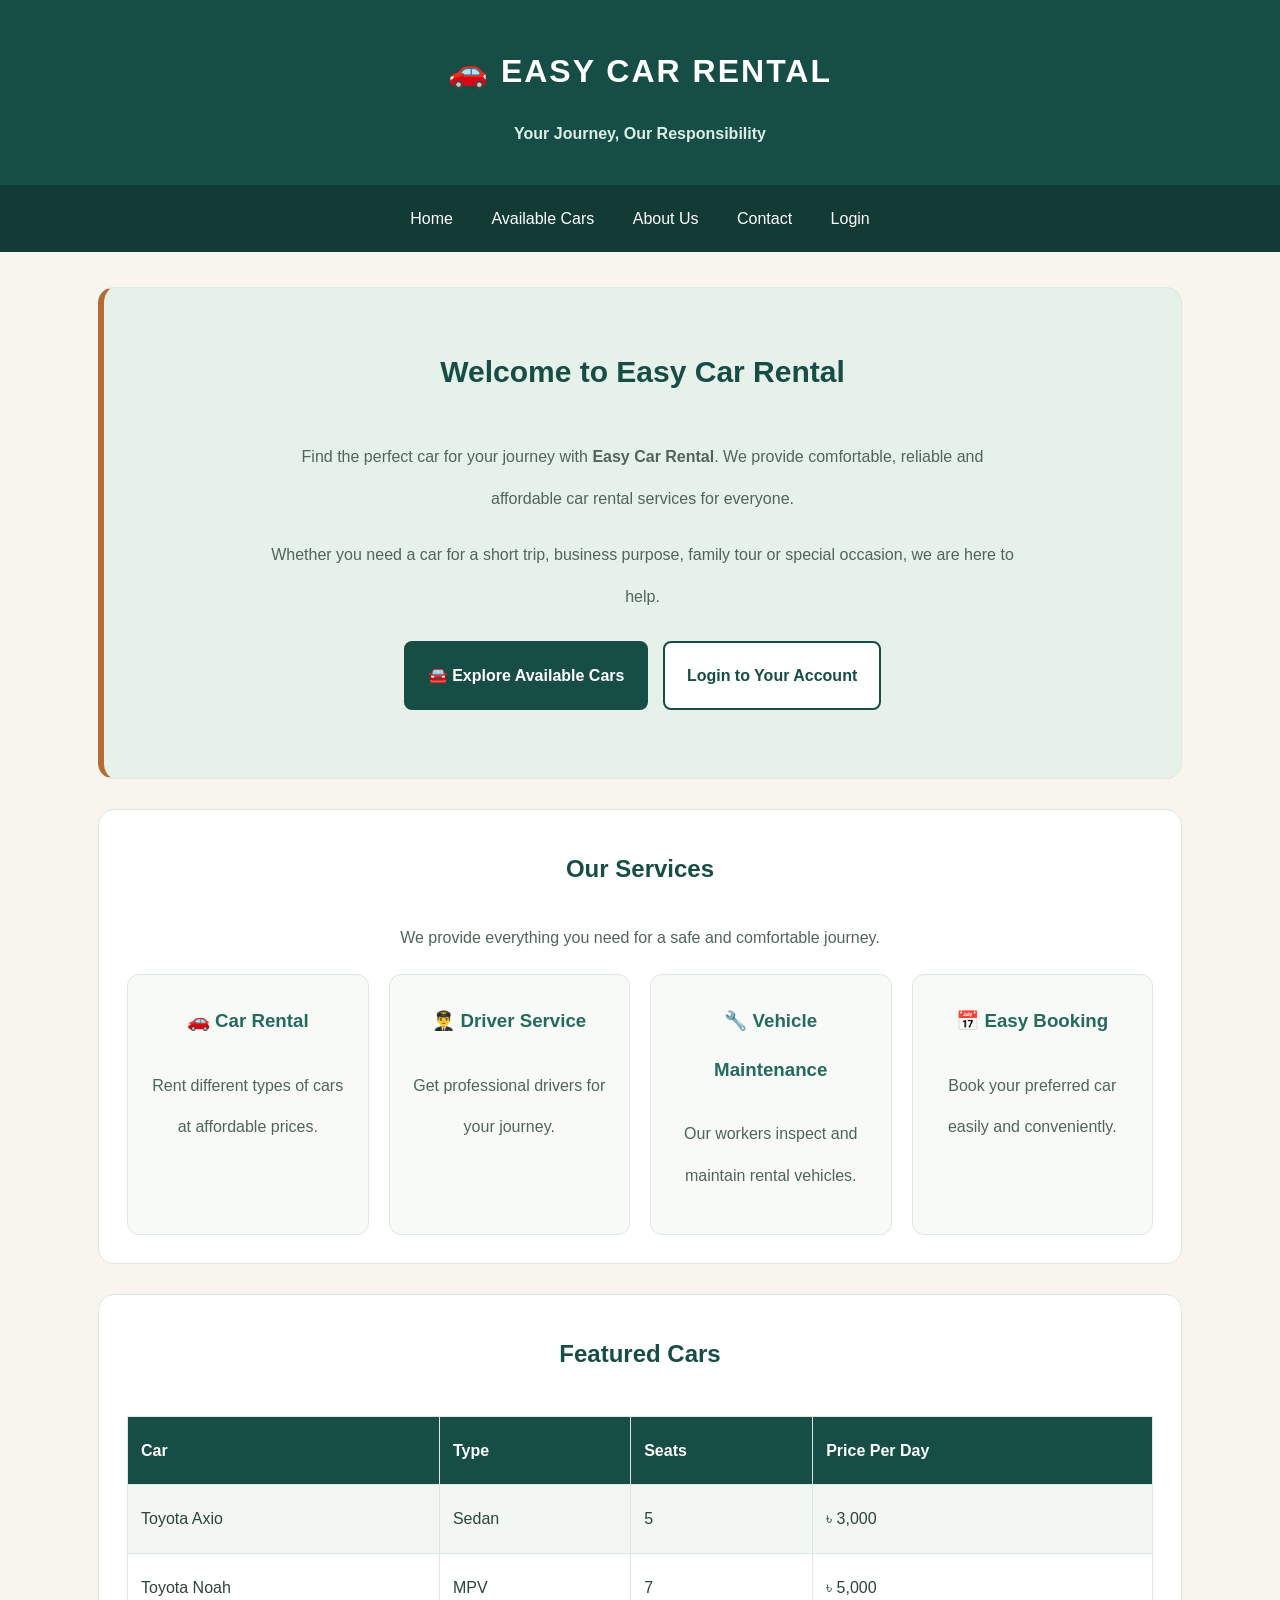
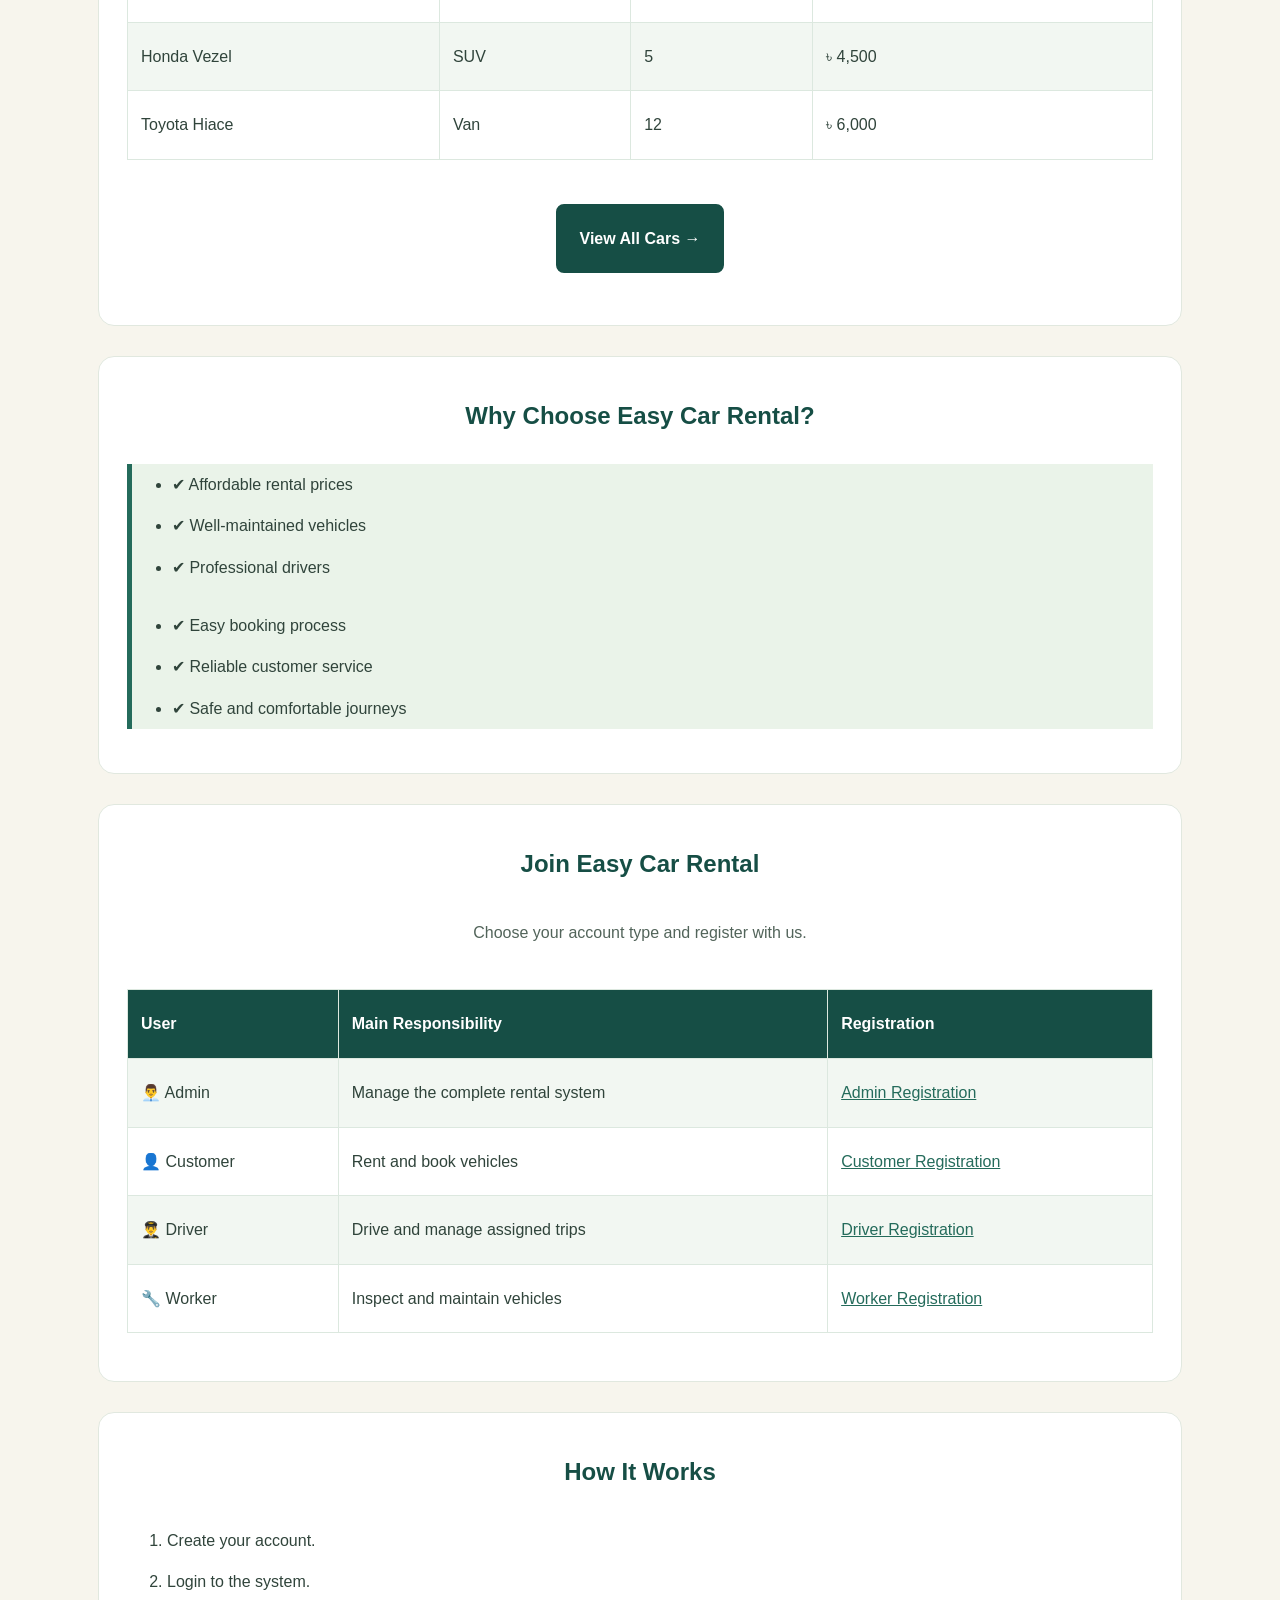
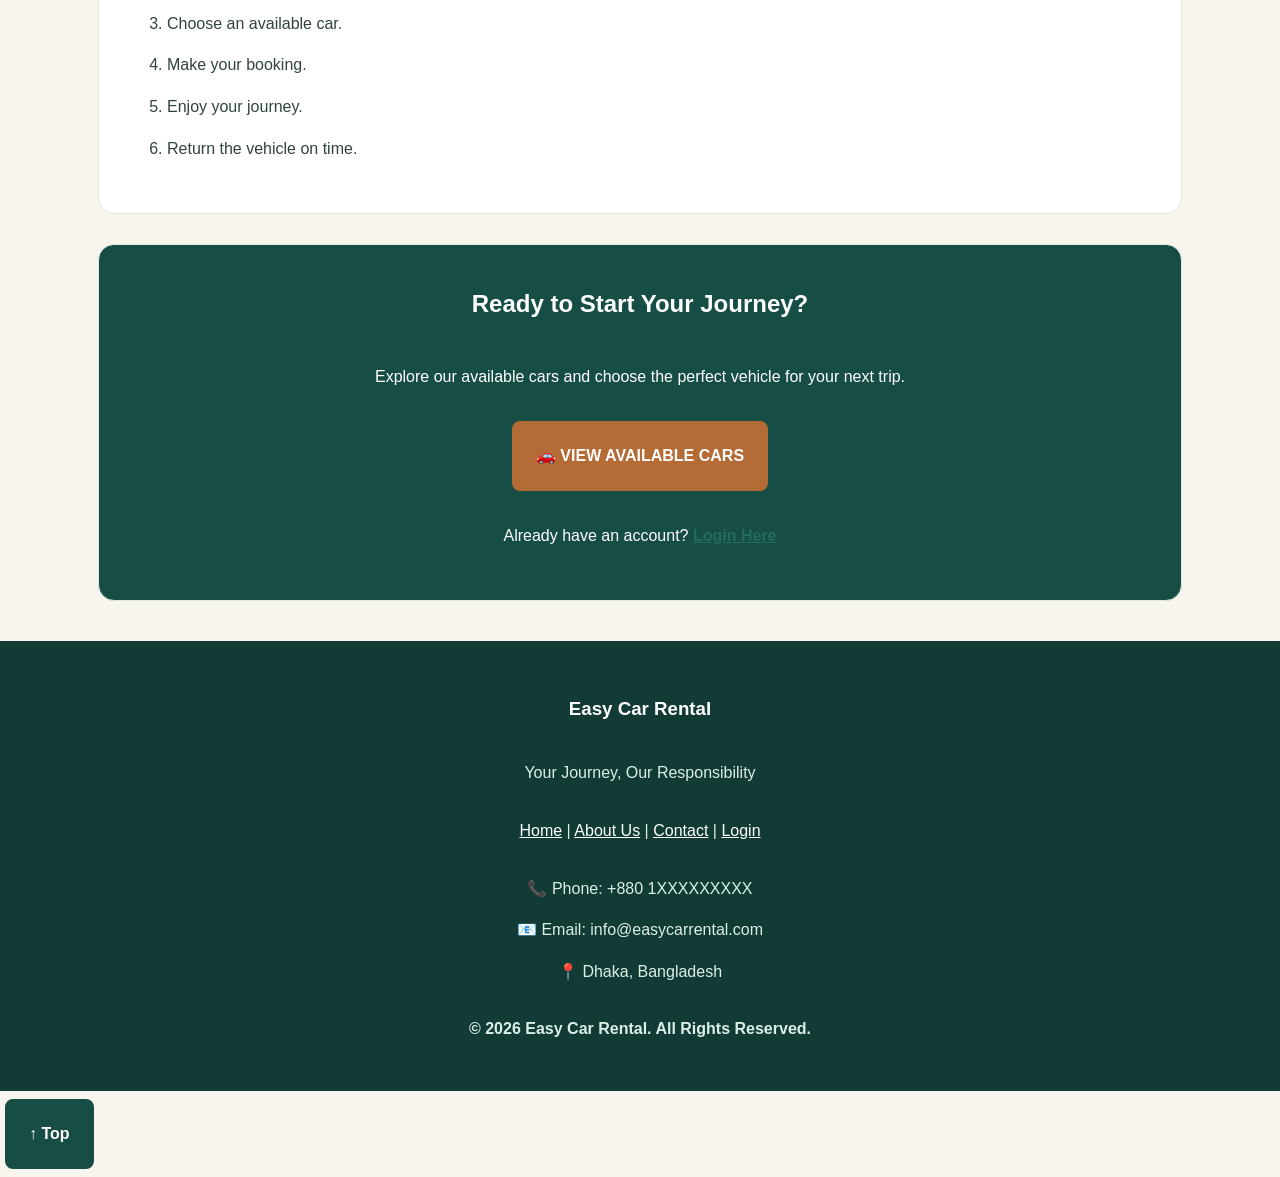
==== commit 6d5d4a83: "Refactor index.html layout and add back-to-top button Reformatted index.html with updated structure " ====
--- a/index.html
+++ b/index.html
@@ -8,7 +8,7 @@
     <link rel="stylesheet" href="style-home.css">
 </head>
 
-<body>
+<body id="top">
 
 <header>
     <h1>🚗 EASY CAR RENTAL</h1>
@@ -16,10 +16,10 @@
 </header>
 
 <nav>
-    <a href="index.html">Home</a> |
-    <a href="cars.html">Available Cars</a> |
-    <a href="about.html">About Us</a> |
-    <a href="contact.html">Contact</a> |
+    <a href="index.html" class="active">Home</a>
+    <a href="cars.html">Available Cars</a>
+    <a href="about.html">About Us</a>
+    <a href="contact.html">Contact</a>
     <a href="login.html">Login</a>
 </nav>
 
@@ -44,13 +44,12 @@
                 🚘 Explore Available Cars
             </a>
 
-            <a class="secondary-button" href="login.html">
+            <a class="button secondary-button" href="login.html">
                 Login to Your Account
             </a>
         </p>
     </section>
 
-   
     <section>
         <h2 class="section-title">Our Services</h2>
 
@@ -83,7 +82,6 @@
         </div>
     </section>
 
-   
     <section>
         <h2 class="section-title">Featured Cars</h2>
 
@@ -131,21 +129,28 @@
         </p>
     </section>
 
-    
-    <section class="why-us">
+    <section>
         <h2 class="section-title">Why Choose Easy Car Rental?</h2>
 
-        <ul>
-            <li>✔ Affordable rental prices</li>
-            <li>✔ Well-maintained vehicles</li>
-            <li>✔ Professional drivers</li>
-            <li>✔ Easy booking process</li>
-            <li>✔ Reliable customer service</li>
-            <li>✔ Safe and comfortable journeys</li>
-        </ul>
-    </section>
-
-   
+        <div class="why-us">
+            <div>
+                <ul>
+                    <li>✔ Affordable rental prices</li>
+                    <li>✔ Well-maintained vehicles</li>
+                    <li>✔ Professional drivers</li>
+                </ul>
+            </div>
+
+            <div>
+                <ul>
+                    <li>✔ Easy booking process</li>
+                    <li>✔ Reliable customer service</li>
+                    <li>✔ Safe and comfortable journeys</li>
+                </ul>
+            </div>
+        </div>
+    </section>
+
     <section>
         <h2 class="section-title">Join Easy Car Rental</h2>
 
@@ -188,7 +193,6 @@
         </div>
     </section>
 
-    
     <section>
         <h2 class="section-title">How It Works</h2>
 
@@ -202,7 +206,6 @@
         </ol>
     </section>
 
-   
     <section class="final-section">
         <h2>Ready to Start Your Journey?</h2>
 
@@ -224,7 +227,6 @@
     </section>
 
 </main>
-
 
 <footer>
     <h3>Easy Car Rental</h3>
@@ -249,5 +251,7 @@
     </p>
 </footer>
 
+<a href="#top" class="button back-to-top">↑ Top</a>
+
 </body>
 </html>
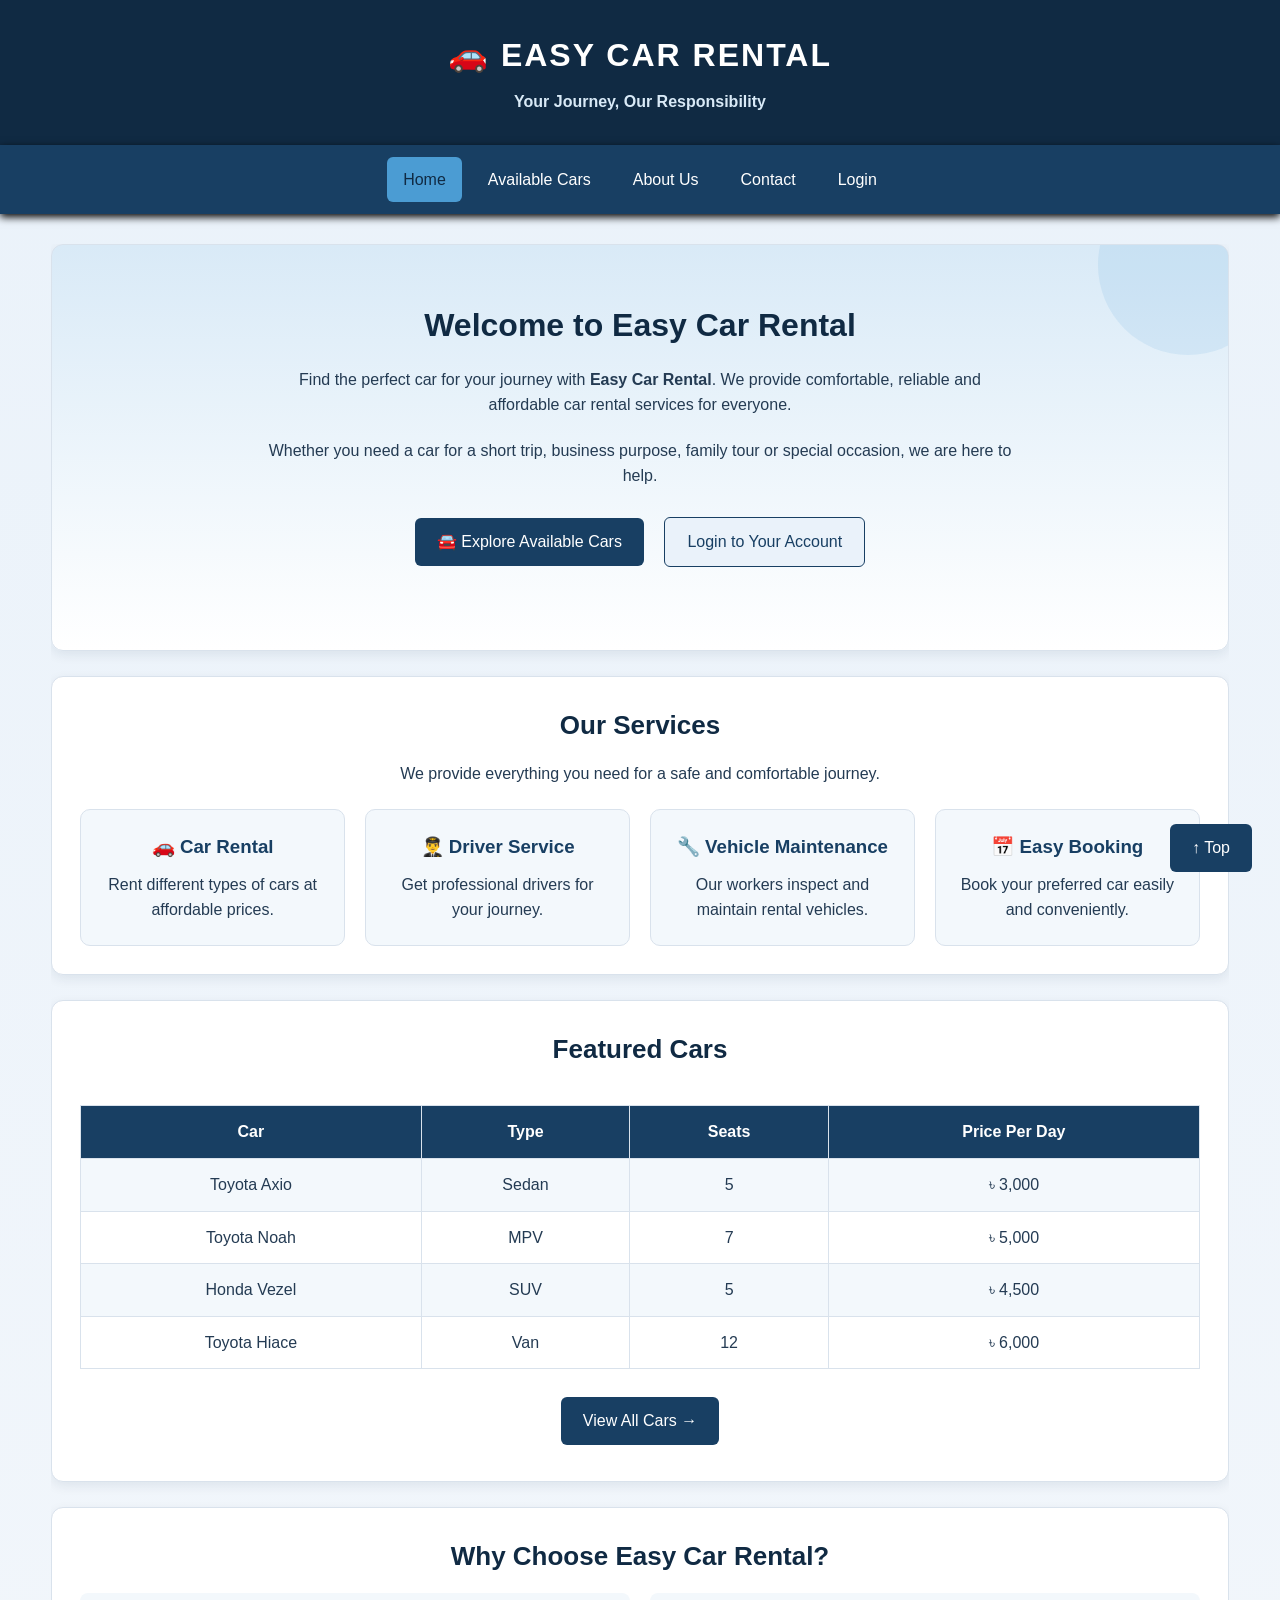
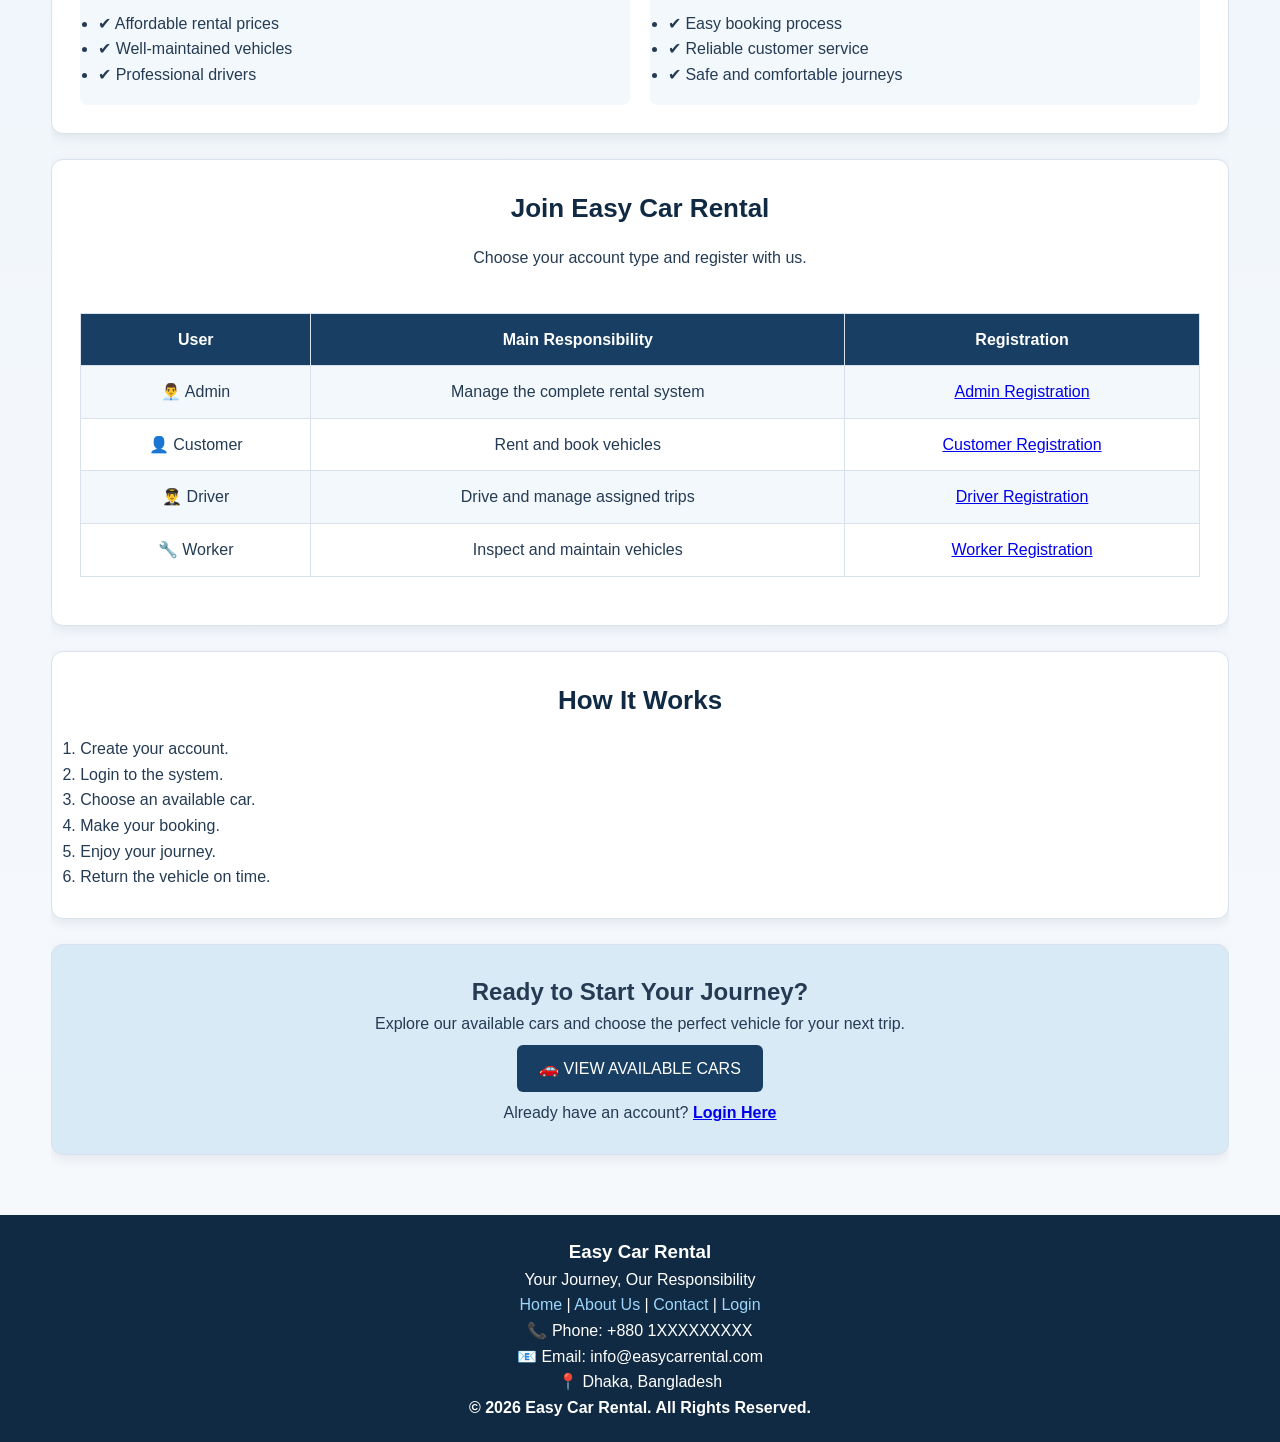
==== commit f33c76e3: "Update index.html with script and formatting Added a script tag for home.js and formatted the HTML s" ====
--- a/index.html
+++ b/index.html
@@ -6,6 +6,7 @@
     <meta name="viewport" content="width=device-width, initial-scale=1.0">
     <title>Easy Car Rental - Home</title>
     <link rel="stylesheet" href="style-home.css">
+      <script src="../js/home.js" defer></script>
 </head>
 
 <body id="top">
--- a/style-home.css
+++ b/style-home.css
@@ -1,330 +1,254 @@
 
 * {
+    margin: 0;
+    padding: 0;
     box-sizing: border-box;
 }
 
-
 body {
-    margin: 0;
     font-family: "Segoe UI", Arial, sans-serif;
-    font-size: 16px;
-    line-height: 2.6;
-    color: #30443b;
-    background-color: #f7f5ed;
-}
-
+    background: linear-gradient(to bottom, rgb(234, 242, 250), rgb(247, 249, 252));
+    color: rgb(36, 59, 83);
+    line-height: 1.6;
+}
 
 header {
-    padding: 30px 16px;
-    background-color: #164e45;
-    color: white;
-    text-align: center;
+    background: rgb(16, 42, 67);
+    color: rgb(255, 255, 255);
+    text-align: center;
+    padding: 30px 15px;
+    box-shadow: 0 4px 10px rgba(0, 0, 0, 0.15);
 }
 
 header h1 {
-    margin: 0;
+    font-size: 32px;
     letter-spacing: 2px;
 }
 
 header p {
-    margin: 0;
-    color: #dcefe7;
-}
-
+    margin-top: 8px;
+    color: rgb(217, 234, 247);
+}
 
 nav {
+    background: rgb(24, 63, 99);
+     display: flex;
+  
+    justify-content: center;
+    
+    gap: 10px;
+    padding: 12px;
     position: sticky;
     top: 0;
-    background-color: #123b35;
-    text-align: center;
-   
+    z-index: 1000;
+    box-shadow: 0 3px 8px rgba(0, 0, 0, 1.15);
 }
 
 nav a {
-    display: inline-block;
-    padding: 13px 17px;
-    color: white;
+    color: rgb(255, 255, 255);
     text-decoration: none;
-    transition: background-color 0.3s;
-}
-
-nav a:hover,    
-nav a:focus {
-    background-color: #dcefe7;
-    color: #164e45;
-}
-
+    padding: 10px 16px;
+    border-radius: 6px;
+    transition: 0.1s;
+}
+
+nav a:hover {
+    background: rgb(75, 156, 211);
+    color: rgb(16, 42, 67);
+}
+
+nav a.active {
+    background: rgb(75, 156, 211);
+    color: rgb(16, 42, 67);
+}
 
 main {
-    max-width: 1120px;
-    margin: 35px auto;
-    padding: 0 18px;
-}
-
+    max-width: 2000px;
+    width: 92%;
+    margin: 30px auto;
+    overflow: hidden;
+}
 
 section {
-    margin-bottom: 30px;
+    background: rgb(255, 255, 255);
     padding: 28px;
-    background-color: white;
-    border: 1px solid #e1e8df;
-    border-radius: 16px;
-    
-}
-
-
-h2 {
-    margin-top: 0;
-    color: #164e45;
-    text-align: center;
-}
-
-h3 {
-    color: #246b5b;
-}
-
-
-p {
-    color: #52645a;
-}
-
+    margin-bottom: 25px;
+    border: 1px solid rgb(217, 226, 236);
+    border-radius: 12px;
+    box-shadow: 0 4px 12px rgba(16, 42, 67, 0.08);
+}
 
 .hero {
-    padding: 45px 28px;
-    background-color: #e5f1e9;
-    border-left: 6px solid #b56b35;
-    text-align: center;
+    position: relative;
+    overflow: hidden;
+    text-align: center;
+    padding: 55px 25px;
+    background: linear-gradient( rgb(217, 234, 247), rgb(255, 255, 255));
+}
+
+.hero::before {
+    content: "";
+    position: absolute;
+    width: 180px;
+    height: 180px;
+    border-radius: 50%;
+    background: rgba(75, 156, 211, 0.12);
+    top: -70px;
+    right: -50px;
 }
 
 .hero h2 {
-    font-size: 30px;
+    font-size: 32px;
+    color: rgb(16, 42, 67);
+    margin-bottom: 15px;
 }
 
 .hero p {
     max-width: 750px;
-    margin: 15px auto;
-}
-
-
-.button,
+    margin: 0 auto 20px;
+}
+
+.button {
+    display: inline-block;
+    background: rgb(24, 63, 99);
+    color: rgb(255, 255, 255);
+    padding: 11px 22px;
+    margin: 8px;
+    border-radius: 6px;
+    text-decoration: none;
+    transition: 0.3s;
+}
+
+.button:hover {
+    background: rgb(75, 156, 211);
+    color: rgb(16, 42, 67);
+    transform: translateY(-2px);
+}
+
 .secondary-button {
-    display: inline-block;
-    margin: 8px 5px;
-    padding: 12px 22px;
-    border: 2px solid #164e45;
-    border-radius: 8px;
-    text-decoration: none;
-    font-weight: 600;
-    transition: background-color 0.3s, color 0.3s;
-}
-
-.button {
-    background-color: #164e45;
-    color: white;
-}
-
-.button:hover {
-    background-color: #246b5b;
-    color: white;
-}
-
-.secondary-button {
-    background-color: white;
-    color: #164e45;
-}
-
-.secondary-button:hover {
-    background-color: #dcefe7;
-    color: #123b35;
-}
-
+    background: rgb(234, 242, 250);
+    color: rgb(24, 63, 99);
+    border: 1px solid rgb(24, 63, 99);
+}
+
+.section-title {
+    color: rgb(16, 42, 67);
+    text-align: center;
+    margin-bottom: 15px;
+    font-size: 26px;
+}
+
+.section-description {
+    text-align: center;
+    margin-bottom: 22px;
+}
 
 .service-container {
+    display: flex;
+    flex-wrap: wrap;
+    justify-content: center;
+    gap: 20px;
+}
+
+.service-card {
+    flex: 10 10 220px;
+    max-width: 320px;
+    padding: 22px;
+    text-align: center;
+    background: rgb(243, 248, 252);
+    border: 1px solid rgb(217, 226, 236);
+    border-radius: 10px;
+    transition: 0.3s;
+}
+
+.service-card:hover {
+    transform: translateY(-5px);
+    box-shadow: 0 6px 15px rgba(16, 42, 67, 0.15);
+}
+
+.service-card h3 {
+    color: rgb(24, 63, 99);
+    margin-bottom: 10px;
+}
+
+.table-container {
+    width: 100%;
+    overflow-x: auto;
+}
+
+table {
+    width: 100%;
+    border-collapse: collapse;
+    margin: 20px 0;
+    background: rgb(255, 255, 255);
+}
+
+th {
+    background: rgb(24, 63, 99);
+    color: rgb(255, 255, 255);
+}
+
+th,
+td {
+    padding: 13px;
+    border: 1px solid rgb(217, 226, 236);
+    text-align: center;
+}
+
+tr:nth-child(even) {
+    background: rgb(243, 248, 252);
+}
+
+.why-us {
     display: flex;
     flex-wrap: wrap;
     gap: 20px;
     justify-content: center;
 }
 
-.service-card {
+.why-us div {
     flex: 1 1 220px;
+    padding: 18px;
+    background: rgb(243, 248, 252);
+    border-radius: 8px;
+}
+
+.center {
+    text-align: center;
+}
+
+.small-title {
+    color: rgb(24, 63, 99);
+    margin-bottom: 10px;
+}
+
+.final-section {
+    text-align: center;
+    background: rgb(217, 234, 247);
+}
+
+.back-to-top {
+    position: fixed;
+    bottom: 20px;
+    right: 20px;
+    z-index: 50;
+}
+
+footer {
+    background: rgb(16, 42, 67);
+    color: rgb(255, 255, 255);
+    text-align: center;
     padding: 22px;
-    background-color: #f7faf6;
-    border: 1px solid #dce8df;
-    border-radius: 12px;
-    text-align: center;
-    transition: transform 0.3s, box-shadow 0.3s;
-}
-
-.service-card:hover {
-    transform: translateY(-4px);
-    box-shadow: 0 8px 18px rgba(22, 78, 69, 0.12);
-}
-
-.service-card h3 {
-    margin-top: 0;
-}
-
-
-.section-title {
-    margin-bottom: 10px;
-    text-align: center;
-}
-
-.section-description {
-    text-align: center;
-}
-
-
-.table-container {
-    width: 100%;
-    overflow-x: auto;
-}
-
-table {
-    width: 100%;
-    margin: 20px 0;
-    border-collapse: collapse;
-    background-color: white;
-}
-
-th,
-td {
-    padding: 13px;
-    border: 1px solid #dce8df;
-    text-align: left;
-}
-
-th {
-    background-color: #164e45;
-    color: white;
-}
-
-tr:nth-child(even) {
-    background-color: #f2f7f2;
-}
-
-tbody tr:hover {
-    background-color: #e5f1e9;
-}
-
-
-a {
-    color: #246b5b;
-}
-
-a:hover {
-    color: #b56b35;
-}
-
-
-a.button,
-a.secondary-button {
+    margin-top: 35px;
+}
+
+footer a {
+    color: rgb(158, 213, 250);
     text-decoration: none;
 }
 
-
-.why-us {
-    background-color: #eaf3e9;
-    border-left: 5px solid #246b5b;
-}
-
-
-.center {
-    text-align: center;
-}
-
-
-.small-title {
-    color: #b56b35;
-    text-transform: uppercase;
-    letter-spacing: 2px;
-}
-
-
-.final-section {
-    background-color: #164e45;
-    color: white;
-    text-align: center;
-}
-
-.final-section h2,
-.final-section h3,
-.final-section p {
-    color: white;
-}
-
-.final-section .button {
-    background-color: #b56b35;
-    border-color: #b56b35;
-    color: white;
-}
-
-.final-section .button:hover {
-    background-color: #965329;
-}
-
-
-footer {
-    margin-top: 40px;
-    padding: 25px 16px;
-    background-color: #123b35;
-    color: white;
-    text-align: center;
-}
-
-footer h3 {
-    color: white;
-}
-
-footer p {
-    color: #dcefe7;
-}
-
-footer a {
-    color: #ffffff;
-}
-
 footer a:hover {
-    color: #f0c49f;
-}
-
-
-@media (max-width: 600px) {
-    header {
-        padding: 24px 12px;
-    }
-
-    header h1 {
-        font-size: 25px;
-    }
-
-    nav a {
-        padding: 10px;
-    }
-
-    main {
-        margin: 22px auto;
-        padding: 0 12px;
-    }
-
-    section {
-        padding: 20px;
-    }
-
-    .hero {
-        padding: 28px 18px;
-    }
-
-    .hero h2 {
-        font-size: 24px;
-    }
-
-    .service-card {
-        flex-basis: 100%;
-    }
-
-    th,
-    td {
-        padding: 8px;
-    }
-}
+    text-decoration: underline;
+}
+
+
